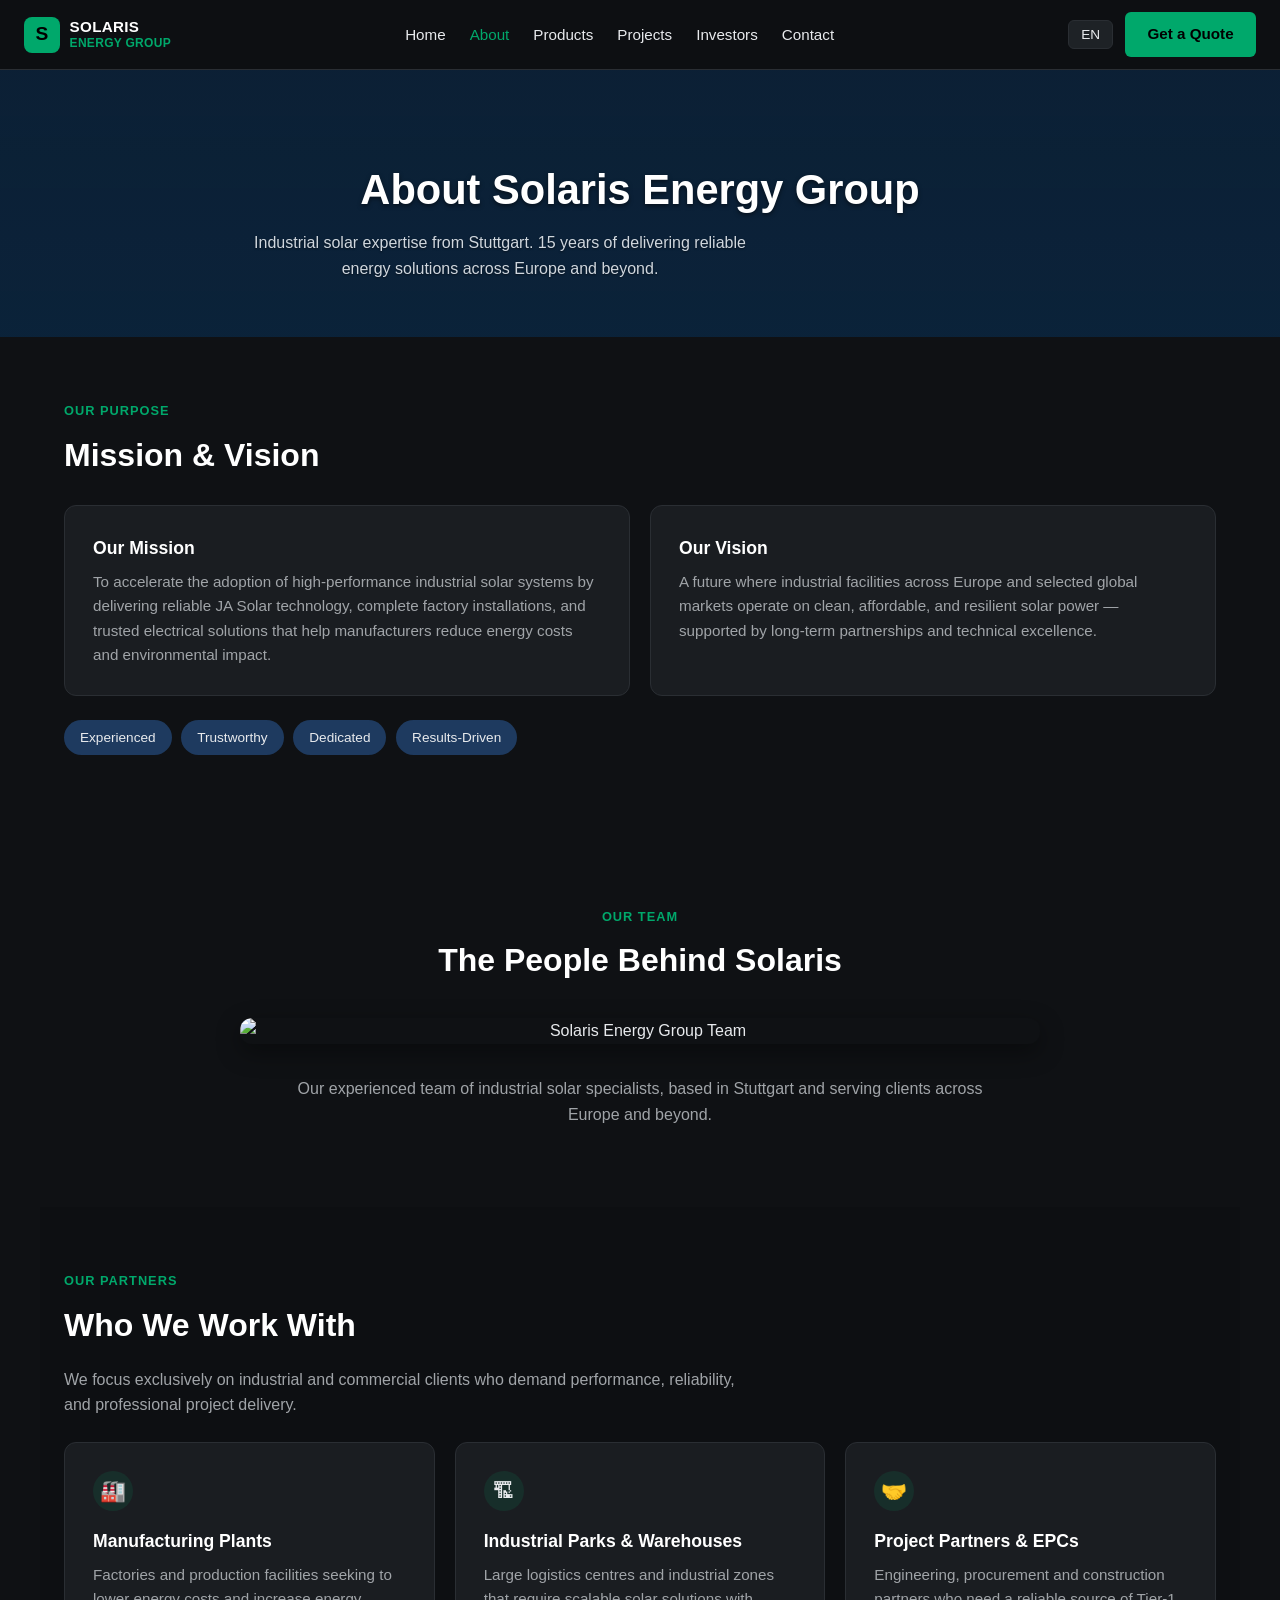
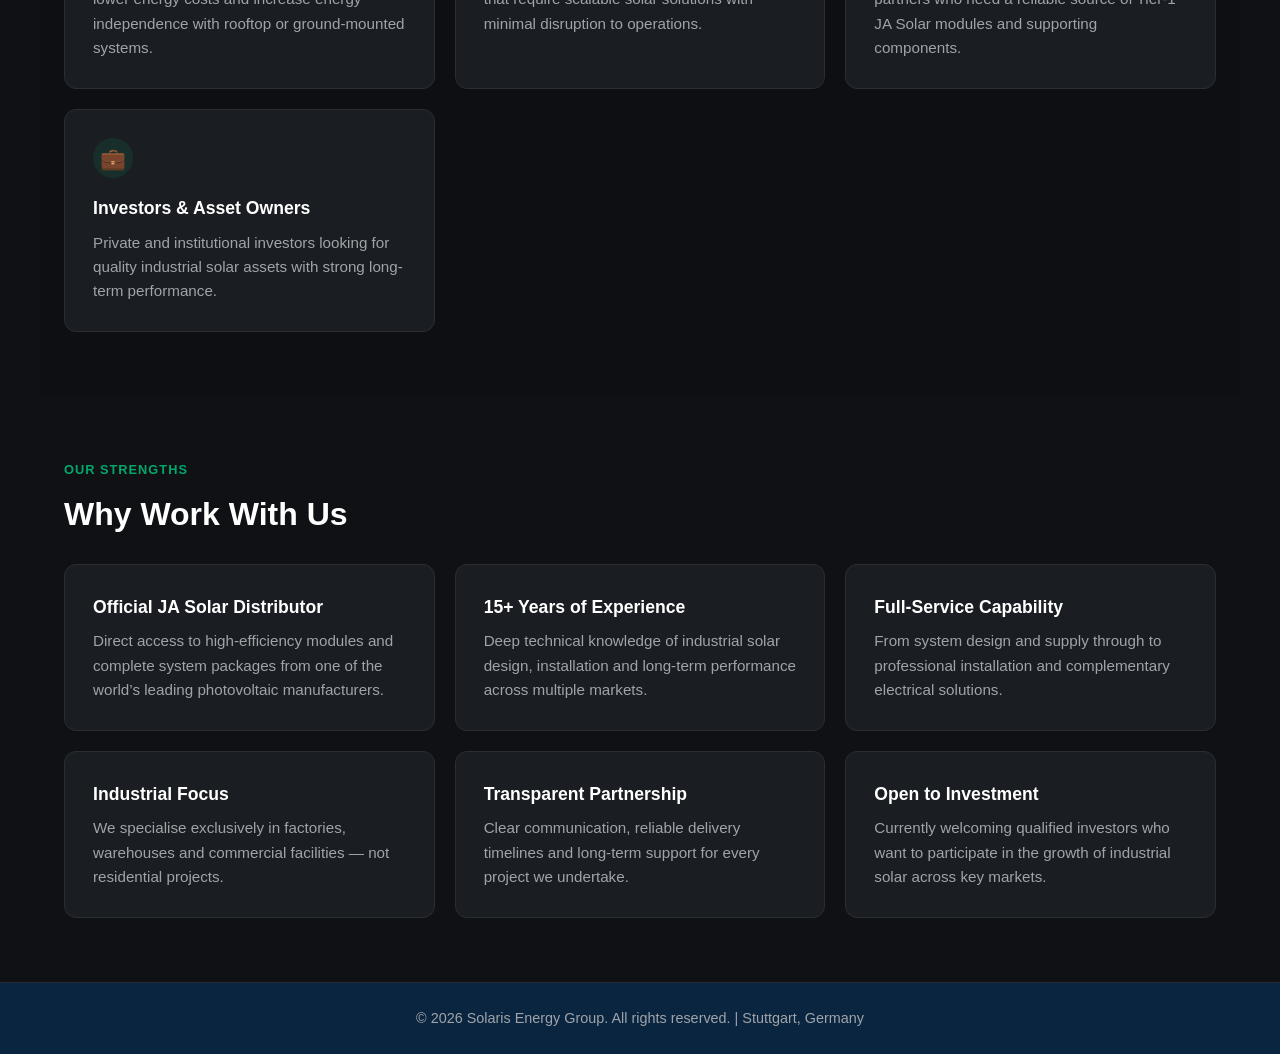
==== about.html @ 0d9b6869 "Update team photo to new generated image" ====
<!DOCTYPE html>
<html lang="en">
<head>
  <meta charset="UTF-8">
  <meta name="viewport" content="width=device-width, initial-scale=1.0">
  <title>About Us | Solaris Energy Group</title>
  <link rel="stylesheet" href="css/style.css">
</head>
<body>
  <header>
    <nav>
      <a href="index.html" class="logo">
        <div class="logo-badge">S</div>
        <div class="logo-text">SOLARIS<br><span>ENERGY GROUP</span></div>
      </a>
      <button class="burger" aria-label="Menu" id="burgerBtn">☰</button>
      <ul id="navMenu">
        <li><a href="index.html">Home</a></li>
        <li><a href="about.html" class="active">About</a></li>
        <li><a href="products.html">Products</a></li>
        <li><a href="projects.html">Projects</a></li>
        <li><a href="investors.html">Investors</a></li>
        <li><a href="contact.html">Contact</a></li>
      </ul>
      <div class="nav-actions">
        <button class="lang-btn">EN</button>
        <a href="contact.html" class="btn">Get a Quote</a>
      </div>
    </nav>
  </header>

  <section class="hero" style="padding-bottom:2rem;">
    <div style="max-width:800px; margin:0 auto; text-align:center;">
      <h1>About Solaris Energy Group</h1>
      <p>Industrial solar expertise from Stuttgart. 15 years of delivering reliable energy solutions across Europe and beyond.</p>
    </div>
  </section>

  <section class="section">
    <div class="section-label">OUR PURPOSE</div>
    <h2>Mission & Vision</h2>
    <div class="cards">
      <div class="card">
        <h3>Our Mission</h3>
        <p>To accelerate the adoption of high-performance industrial solar systems by delivering reliable JA Solar technology, complete factory installations, and trusted electrical solutions that help manufacturers reduce energy costs and environmental impact.</p>
      </div>
      <div class="card">
        <h3>Our Vision</h3>
        <p>A future where industrial facilities across Europe and selected global markets operate on clean, affordable, and resilient solar power — supported by long-term partnerships and technical excellence.</p>
      </div>
    </div>
    <div class="pills">
      <span class="pill">Experienced</span>
      <span class="pill">Trustworthy</span>
      <span class="pill">Dedicated</span>
      <span class="pill">Results-Driven</span>
    </div>
  </section>

  <section class="section" style="text-align:center;">
    <div class="section-label">OUR TEAM</div>
    <h2>The People Behind Solaris</h2>
    <img src="https://tmpfiles.org/dl/1795257596.300148c7e29f64b2/wfAlbvt8MKy5/8abvu.jpg" alt="Solaris Energy Group Team" class="team-photo">
    <p style="color:var(--text-muted); max-width:700px; margin:1rem auto;">Our experienced team of industrial solar specialists, based in Stuttgart and serving clients across Europe and beyond.</p>
  </section>

  <section class="section" style="background:#0d0f12;">
    <div class="section-label">OUR PARTNERS</div>
    <h2>Who We Work With</h2>
    <p style="color:var(--text-muted); max-width:700px; margin-bottom:1.5rem;">We focus exclusively on industrial and commercial clients who demand performance, reliability, and professional project delivery.</p>
    <div class="cards">
      <div class="card"><div class="icon">🏭</div><h3>Manufacturing Plants</h3><p>Factories and production facilities seeking to lower energy costs and increase energy independence with rooftop or ground-mounted systems.</p></div>
      <div class="card"><div class="icon">🏗</div><h3>Industrial Parks & Warehouses</h3><p>Large logistics centres and industrial zones that require scalable solar solutions with minimal disruption to operations.</p></div>
      <div class="card"><div class="icon">🤝</div><h3>Project Partners & EPCs</h3><p>Engineering, procurement and construction partners who need a reliable source of Tier-1 JA Solar modules and supporting components.</p></div>
      <div class="card"><div class="icon">💼</div><h3>Investors & Asset Owners</h3><p>Private and institutional investors looking for quality industrial solar assets with strong long-term performance.</p></div>
    </div>
  </section>

  <section class="section">
    <div class="section-label">OUR STRENGTHS</div>
    <h2>Why Work With Us</h2>
    <div class="cards">
      <div class="card"><h3>Official JA Solar Distributor</h3><p>Direct access to high-efficiency modules and complete system packages from one of the world’s leading photovoltaic manufacturers.</p></div>
      <div class="card"><h3>15+ Years of Experience</h3><p>Deep technical knowledge of industrial solar design, installation and long-term performance across multiple markets.</p></div>
      <div class="card"><h3>Full-Service Capability</h3><p>From system design and supply through to professional installation and complementary electrical solutions.</p></div>
      <div class="card"><h3>Industrial Focus</h3><p>We specialise exclusively in factories, warehouses and commercial facilities — not residential projects.</p></div>
      <div class="card"><h3>Transparent Partnership</h3><p>Clear communication, reliable delivery timelines and long-term support for every project we undertake.</p></div>
      <div class="card"><h3>Open to Investment</h3><p>Currently welcoming qualified investors who want to participate in the growth of industrial solar across key markets.</p></div>
    </div>
  </section>

  <footer>
    <p>&copy; 2026 Solaris Energy Group. All rights reserved. | Stuttgart, Germany</p>
  </footer>

  <script>
    const burgerBtn = document.getElementById('burgerBtn');
    const navMenu = document.getElementById('navMenu');

    burgerBtn.addEventListener('click', () => {
      navMenu.classList.toggle('open');
      burgerBtn.textContent = navMenu.classList.contains('open') ? '✕' : '☰';
    });

    document.querySelectorAll('#navMenu a').forEach(a => {
      a.addEventListener('click', () => {
        navMenu.classList.remove('open');
        burgerBtn.textContent = '☰';
      });
    });
  </script>
</body>
</html>
---- css/style.css ----
/* Solaris Energy Group – Dark Professional Theme with Brand Colors */
:root {
  --bg: #0f1114;
  --bg-card: #1a1d21;
  --navy: #0A2540;
  --navy-dark: #061a2e;
  --emerald: #00A86B;
  --emerald-bright: #00c853;
  --white: #ffffff;
  --text: #e8eaed;
  --text-muted: #a0a4a8;
  --border: #2a2e33;
}

* { margin: 0; padding: 0; box-sizing: border-box; }

body {
  font-family: -apple-system, BlinkMacSystemFont, "Segoe UI", Roboto, Helvetica, Arial, sans-serif;
  background: var(--bg);
  color: var(--text);
  line-height: 1.6;
}

header {
  background: #0d0f12;
  border-bottom: 1px solid var(--border);
  position: sticky;
  top: 0;
  z-index: 100;
  padding: 0.75rem 0;
}

nav {
  max-width: 1280px;
  margin: 0 auto;
  display: flex;
  align-items: center;
  justify-content: space-between;
  padding: 0 1.5rem;
  gap: 1rem;
  position: relative;
}

.logo {
  display: flex;
  align-items: center;
  gap: 0.6rem;
  font-weight: 700;
  font-size: 0.95rem;
  letter-spacing: 0.3px;
  text-decoration: none;
  color: var(--white);
}

.logo-badge {
  background: var(--emerald);
  color: #000;
  width: 36px;
  height: 36px;
  border-radius: 8px;
  display: flex;
  align-items: center;
  justify-content: center;
  font-weight: 800;
  font-size: 1.2rem;
  flex-shrink: 0;
}

.logo-text { line-height: 1.2; }
.logo-text span { color: var(--emerald); font-size: 0.75rem; display: block; }

.burger {
  display: none;
  background: none;
  border: none;
  color: var(--emerald);
  font-size: 1.8rem;
  cursor: pointer;
  padding: 0.25rem;
}

nav ul {
  display: flex;
  list-style: none;
  gap: 1.5rem;
  align-items: center;
}

nav a {
  color: var(--text);
  text-decoration: none;
  font-size: 0.95rem;
  font-weight: 500;
}

nav a:hover, nav a.active { color: var(--emerald); }

.nav-actions { display: flex; align-items: center; gap: 0.75rem; }

.lang-btn {
  background: #1e2226;
  color: var(--text);
  border: 1px solid var(--border);
  padding: 0.4rem 0.75rem;
  border-radius: 6px;
  font-size: 0.85rem;
  cursor: pointer;
}

.btn {
  display: inline-block;
  background: var(--emerald);
  color: #000;
  padding: 0.65rem 1.4rem;
  border-radius: 6px;
  text-decoration: none;
  font-weight: 600;
  font-size: 0.95rem;
  border: none;
  cursor: pointer;
}

.btn:hover { background: var(--emerald-bright); }

.btn-outline {
  background: transparent;
  color: var(--white);
  border: 1px solid #333;
}

.hero {
  background: linear-gradient(rgba(10, 37, 64, 0.75), rgba(10, 37, 64, 0.85)), url('https://tmpfiles.org/dl/1795257596.b2feaf1f5294d557/wCADbGtaMM0o/5afb5.jpg') center/cover no-repeat;
  padding: 6rem 1.5rem 4rem;
  text-align: center;
  position: relative;
}

.hero-inner {
  max-width: 1100px;
  margin: 0 auto;
  display: grid;
  grid-template-columns: 1fr 280px;
  gap: 2rem;
  align-items: center;
  text-align: left;
  position: relative;
  z-index: 1;
}

.badge {
  display: inline-block;
  background: rgba(0, 168, 107, 0.2);
  color: var(--emerald);
  padding: 0.35rem 0.9rem;
  border-radius: 20px;
  font-size: 0.8rem;
  font-weight: 600;
  margin-bottom: 1rem;
}

.hero h1 {
  font-size: 2.6rem;
  line-height: 1.15;
  margin-bottom: 1rem;
  color: var(--white);
  text-shadow: 0 2px 4px rgba(0,0,0,0.5);
}

.hero p { color: #d0d7de; margin-bottom: 1.5rem; max-width: 520px; text-shadow: 0 1px 2px rgba(0,0,0,0.5); }

.hero-btns { display: flex; gap: 0.75rem; flex-wrap: wrap; }

.photo-placeholder {
  width: 220px;
  height: 220px;
  border: 2px solid var(--emerald);
  border-radius: 50%;
  display: flex;
  align-items: center;
  justify-content: center;
  color: var(--text-muted);
  margin: 0 auto;
  background: rgba(0,0,0,0.3);
}

.team-photo {
  width: 100%;
  max-width: 800px;
  border-radius: 12px;
  margin: 2rem auto;
  display: block;
  box-shadow: 0 8px 24px rgba(0,0,0,0.4);
}

.stats {
  display: flex;
  justify-content: center;
  gap: 4rem;
  padding: 2rem 1rem;
  border-top: 1px solid var(--border);
  margin-top: 2rem;
}

.stat-number { font-size: 2.2rem; font-weight: 700; color: var(--emerald); }
.stat-label { font-size: 0.9rem; color: var(--text-muted); }

.section {
  max-width: 1200px;
  margin: 0 auto;
  padding: 4rem 1.5rem;
}

.section-label {
  color: var(--emerald);
  font-size: 0.8rem;
  font-weight: 600;
  letter-spacing: 1px;
  text-transform: uppercase;
  margin-bottom: 0.5rem;
}

.section h2, .section-title {
  font-size: 2rem;
  margin-bottom: 1rem;
  color: var(--white);
}

.cards {
  display: grid;
  grid-template-columns: repeat(auto-fit, minmax(280px, 1fr));
  gap: 1.25rem;
  margin-top: 1.5rem;
}

.card {
  background: var(--bg-card);
  border: 1px solid var(--border);
  border-radius: 12px;
  padding: 1.75rem;
}

.card h3 { color: var(--white); margin-bottom: 0.5rem; font-size: 1.1rem; }
.card p { color: var(--text-muted); font-size: 0.95rem; }

.card a {
  color: var(--emerald);
  text-decoration: none;
  font-weight: 500;
}

.card a:hover { text-decoration: underline; }

.icon {
  width: 40px;
  height: 40px;
  background: rgba(0, 168, 107, 0.12);
  border-radius: 50%;
  display: flex;
  align-items: center;
  justify-content: center;
  margin-bottom: 1rem;
  font-size: 1.3rem;
}

.pills { display: flex; gap: 0.6rem; flex-wrap: wrap; margin: 1.5rem 0; }
.pill {
  background: #1e3a5f;
  color: var(--text);
  padding: 0.4rem 1rem;
  border-radius: 20px;
  font-size: 0.85rem;
}

.invest-banner {
  background: linear-gradient(135deg, var(--emerald) 0%, #008f5a 100%);
  color: #000;
  text-align: center;
  padding: 3.5rem 1.5rem;
}

.invest-banner h2 { color: #000; font-size: 1.8rem; margin-bottom: 0.75rem; }
.invest-banner p { color: #111; max-width: 600px; margin: 0 auto 1.5rem; }

.join-section {
  text-align: center;
  padding: 3rem 1.5rem;
  max-width: 800px;
  margin: 2rem auto;
}

.join-section h2 { color: var(--white); margin-bottom: 1rem; }

footer {
  background: var(--navy);
  color: var(--text-muted);
  text-align: center;
  padding: 1.5rem;
  font-size: 0.9rem;
  border-top: 1px solid var(--border);
}

footer a { color: var(--emerald); text-decoration: none; }

@media (max-width: 900px) {
  .hero-inner { grid-template-columns: 1fr; text-align: center; }
  .hero p { margin-left: auto; margin-right: auto; }
  .hero-btns { justify-content: center; }
  .burger { display: block; }
  nav ul {
    display: none;
    position: absolute;
    top: 100%;
    left: 0;
    right: 0;
    background: #0d0f12;
    flex-direction: column;
    padding: 1rem 1.5rem 1.5rem;
    gap: 0.75rem;
    border-bottom: 1px solid var(--border);
    box-shadow: 0 4px 12px rgba(0,0,0,0.3);
  }
  nav ul.open { display: flex; }
  .stats { flex-direction: column; gap: 1.5rem; }
  .nav-actions { margin-left: auto; }
}

@media (max-width: 600px) {
  .hero h1 { font-size: 1.9rem; }
  nav { padding: 0 1rem; }
  .logo-text { font-size: 0.85rem; }
}
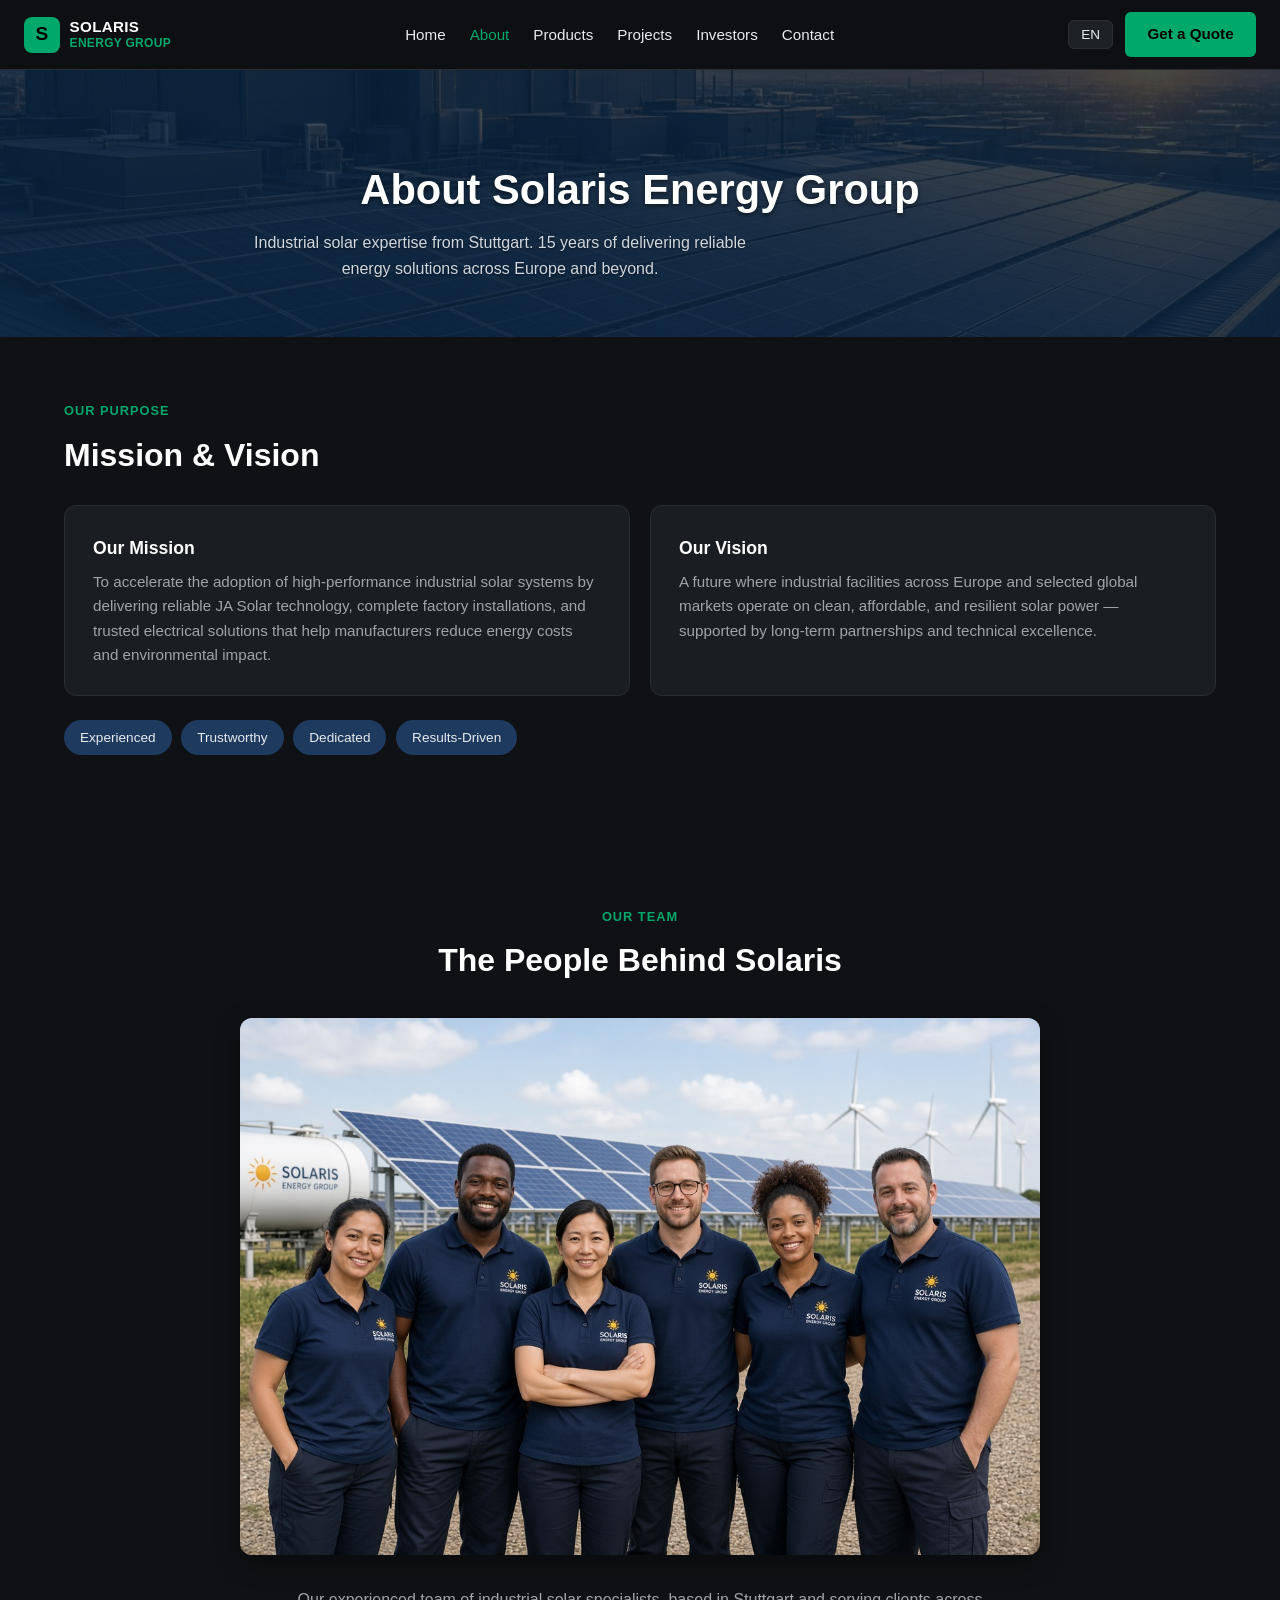
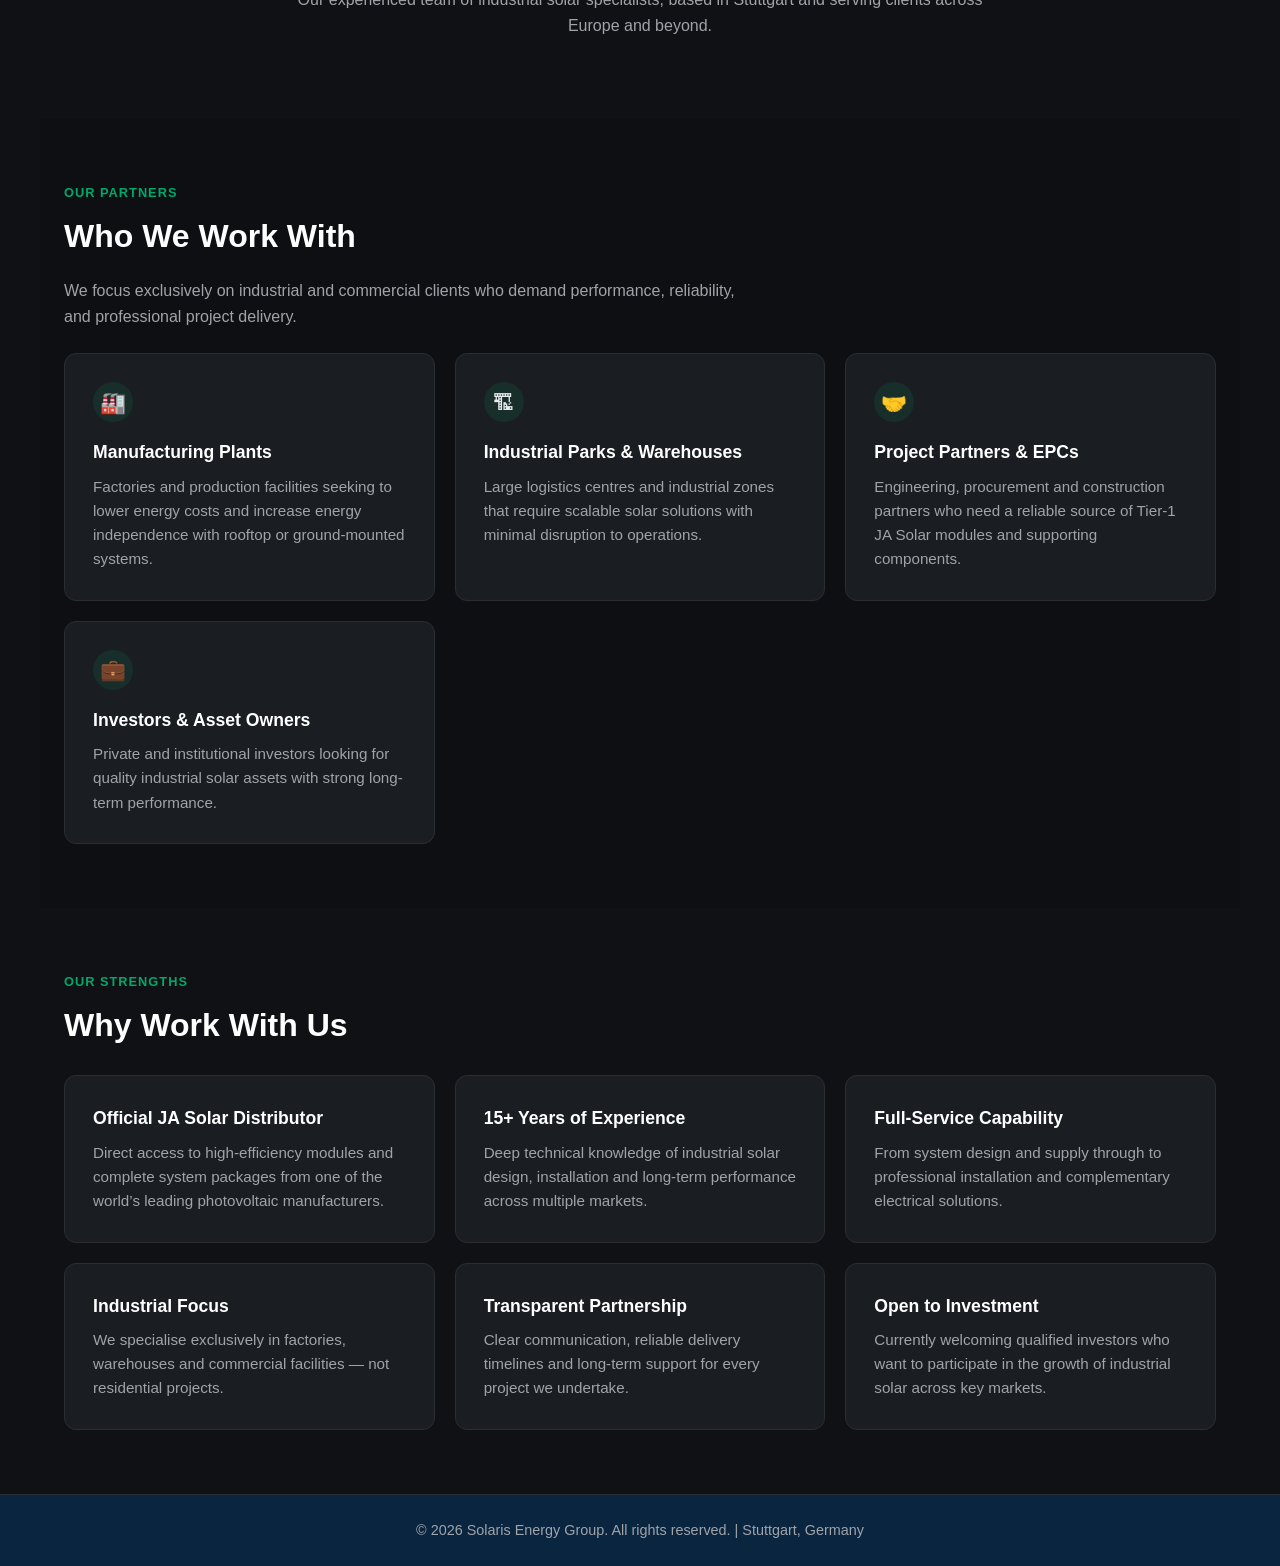
==== commit c253f971: "Point team photo to uploaded image file" ====
--- a/about.html
+++ b/about.html
@@ -60,7 +60,7 @@
   <section class="section" style="text-align:center;">
     <div class="section-label">OUR TEAM</div>
     <h2>The People Behind Solaris</h2>
-    <img src="https://tmpfiles.org/dl/1795257596.300148c7e29f64b2/wfAlbvt8MKy5/8abvu.jpg" alt="Solaris Energy Group Team" class="team-photo">
+    <img src="grok_1795259240494.jpg" alt="Solaris Energy Group Team" class="team-photo">
     <p style="color:var(--text-muted); max-width:700px; margin:1rem auto;">Our experienced team of industrial solar specialists, based in Stuttgart and serving clients across Europe and beyond.</p>
   </section>
 
--- a/css/style.css
+++ b/css/style.css
@@ -129,7 +129,7 @@
 }
 
 .hero {
-  background: linear-gradient(rgba(10, 37, 64, 0.75), rgba(10, 37, 64, 0.85)), url('https://tmpfiles.org/dl/1795257596.b2feaf1f5294d557/wCADbGtaMM0o/5afb5.jpg') center/cover no-repeat;
+  background: linear-gradient(rgba(10, 37, 64, 0.75), rgba(10, 37, 64, 0.85)), url('../1000163842.jpg') center/cover no-repeat;
   padding: 6rem 1.5rem 4rem;
   text-align: center;
   position: relative;
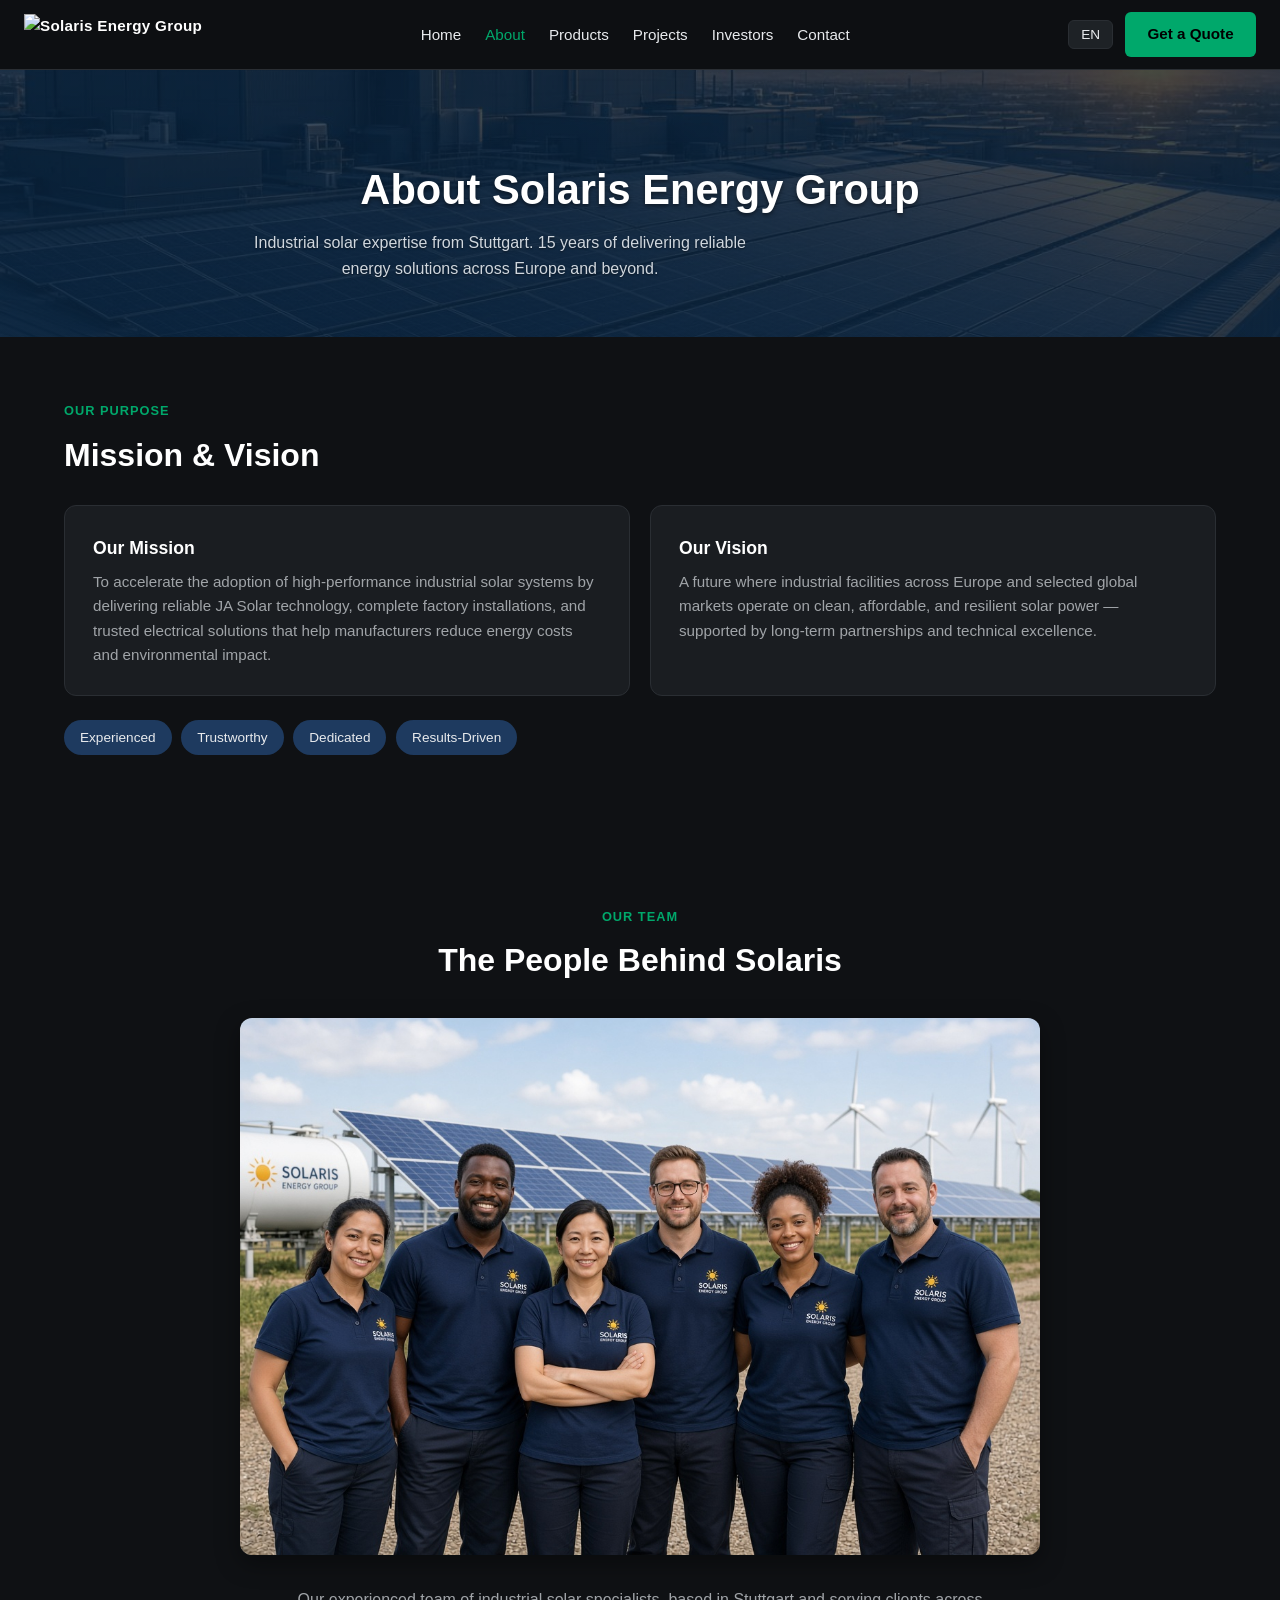
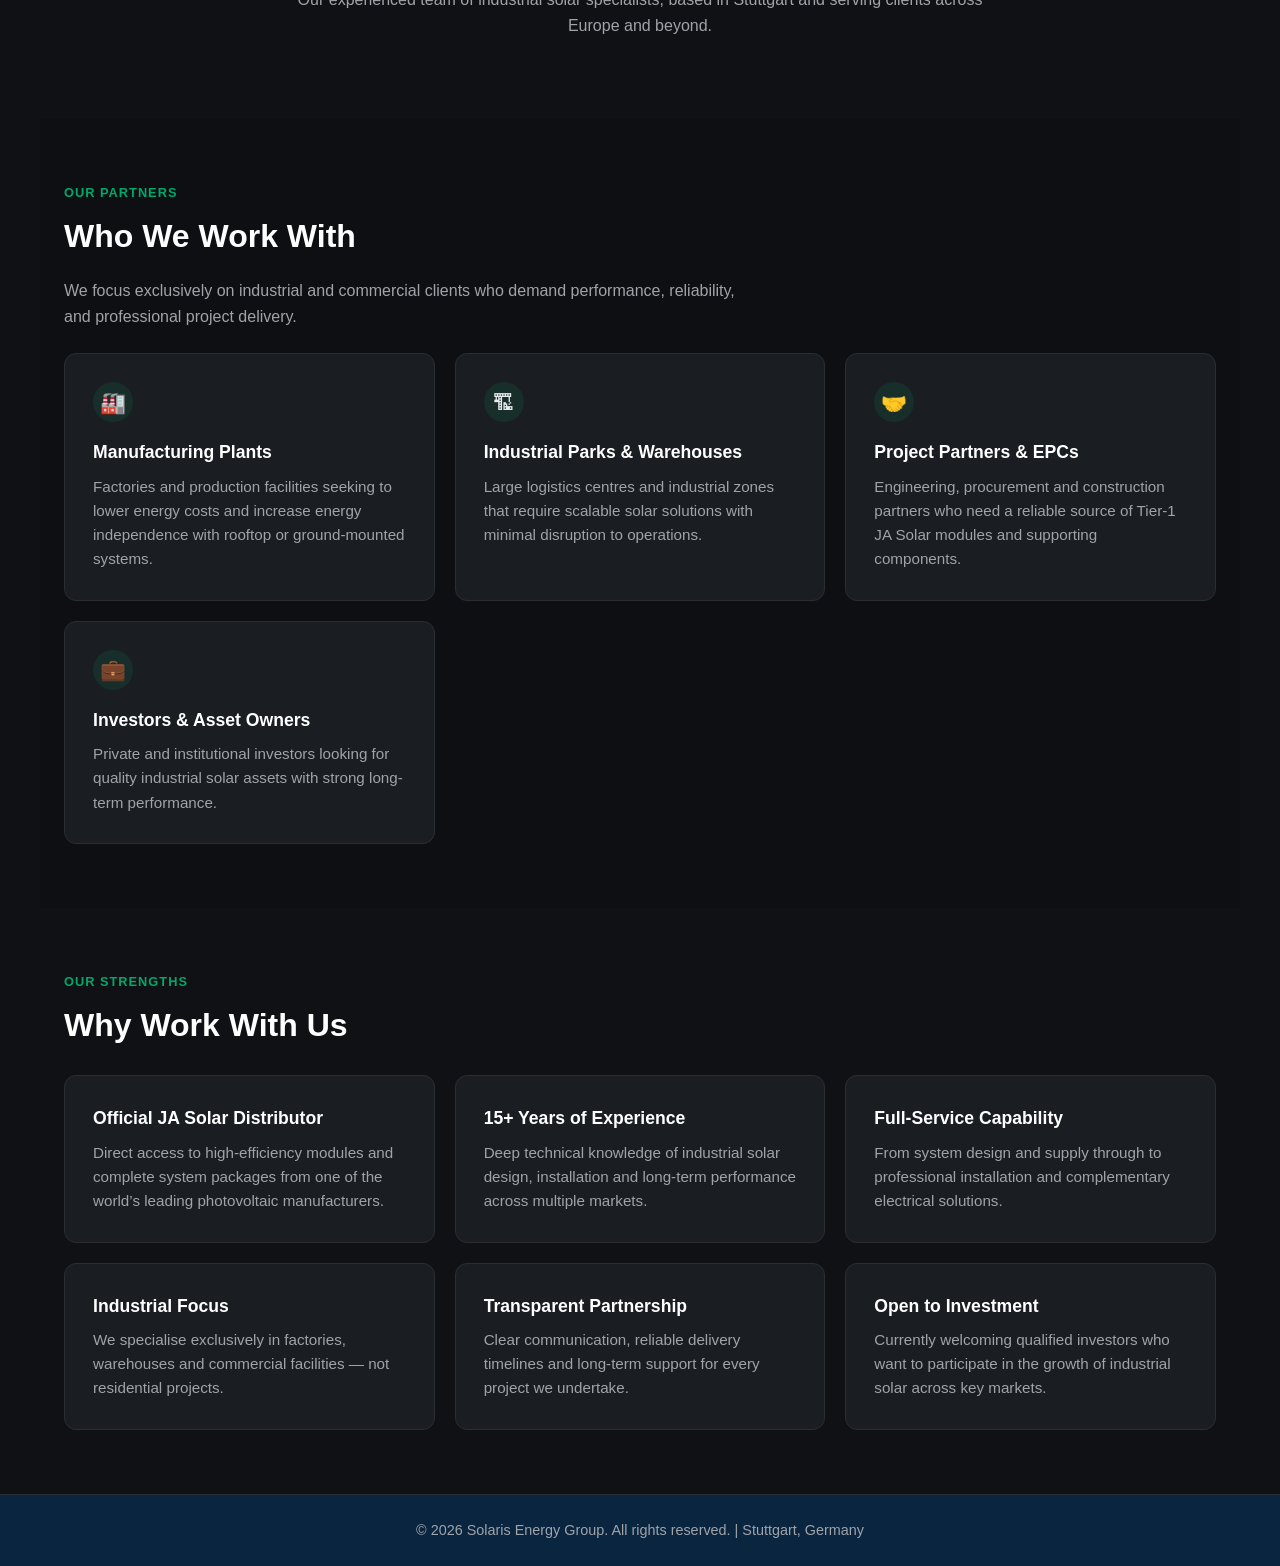
==== commit 4a8e9c14: "Update logo on about page" ====
--- a/about.html
+++ b/about.html
@@ -10,8 +10,7 @@
   <header>
     <nav>
       <a href="index.html" class="logo">
-        <div class="logo-badge">S</div>
-        <div class="logo-text">SOLARIS<br><span>ENERGY GROUP</span></div>
+        <img src="https://tmpfiles.org/dl/1795260099.2796eb6caba66917/woArbAXSZ4NR/logo.jpg" alt="Solaris Energy Group" style="height:42px; width:auto;">
       </a>
       <button class="burger" aria-label="Menu" id="burgerBtn">☰</button>
       <ul id="navMenu">
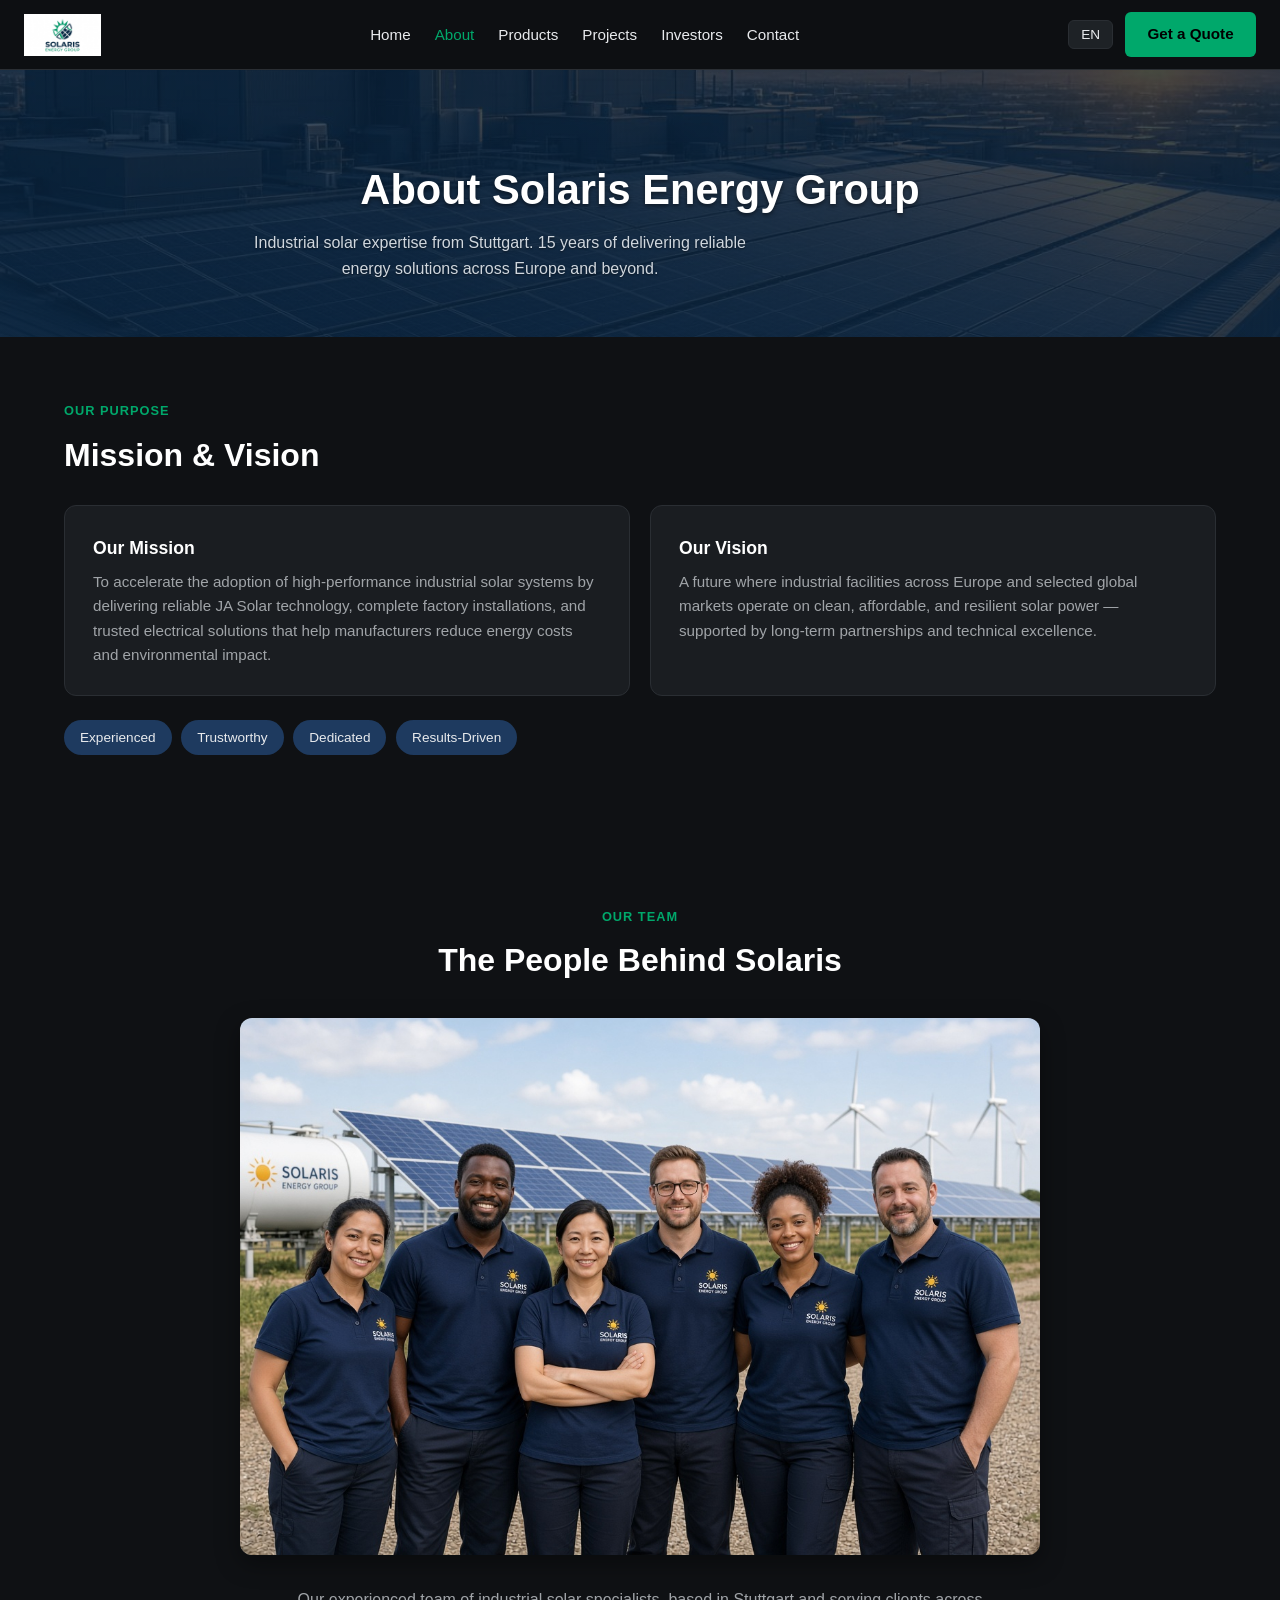
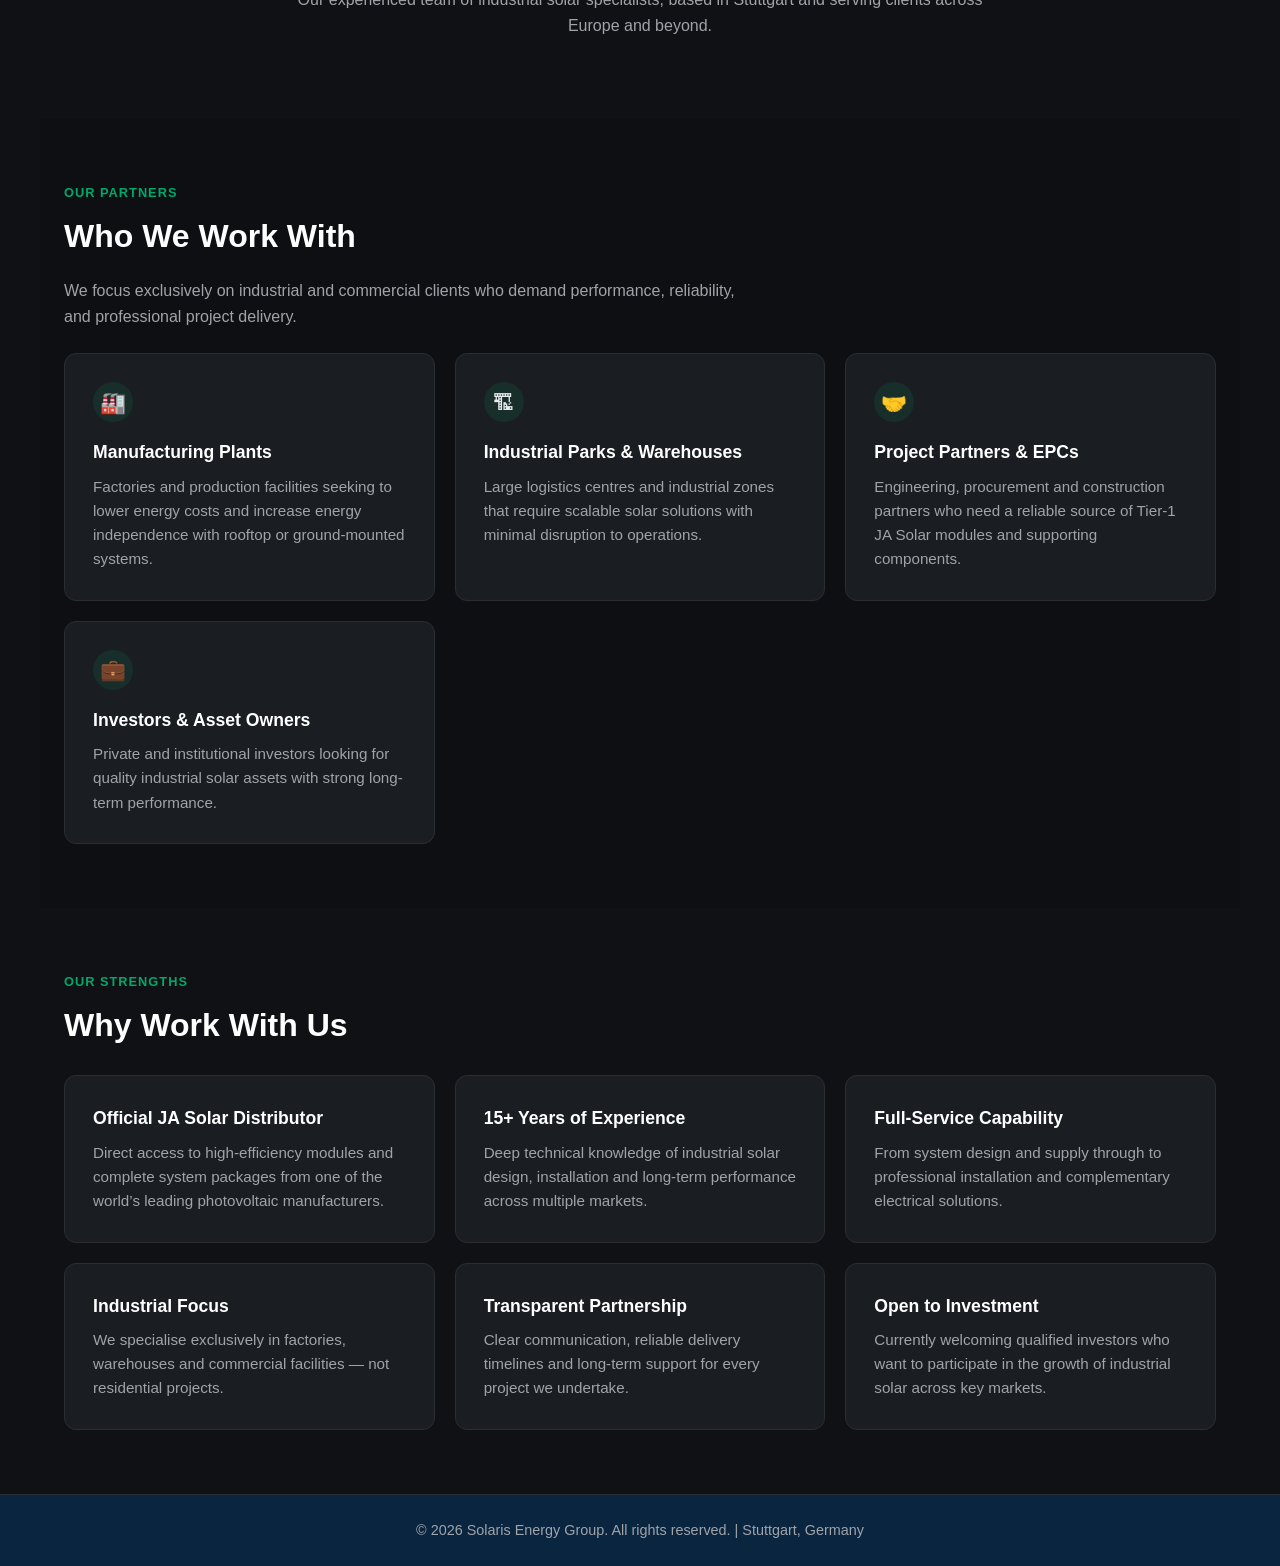
==== commit 563453f7: "Switch logo to permanent uploaded file on about page" ====
--- a/about.html
+++ b/about.html
@@ -10,7 +10,7 @@
   <header>
     <nav>
       <a href="index.html" class="logo">
-        <img src="https://tmpfiles.org/dl/1795260099.2796eb6caba66917/woArbAXSZ4NR/logo.jpg" alt="Solaris Energy Group" style="height:42px; width:auto;">
+        <img src="1794342197899.jpg" alt="Solaris Energy Group" style="height:42px; width:auto;">
       </a>
       <button class="burger" aria-label="Menu" id="burgerBtn">☰</button>
       <ul id="navMenu">
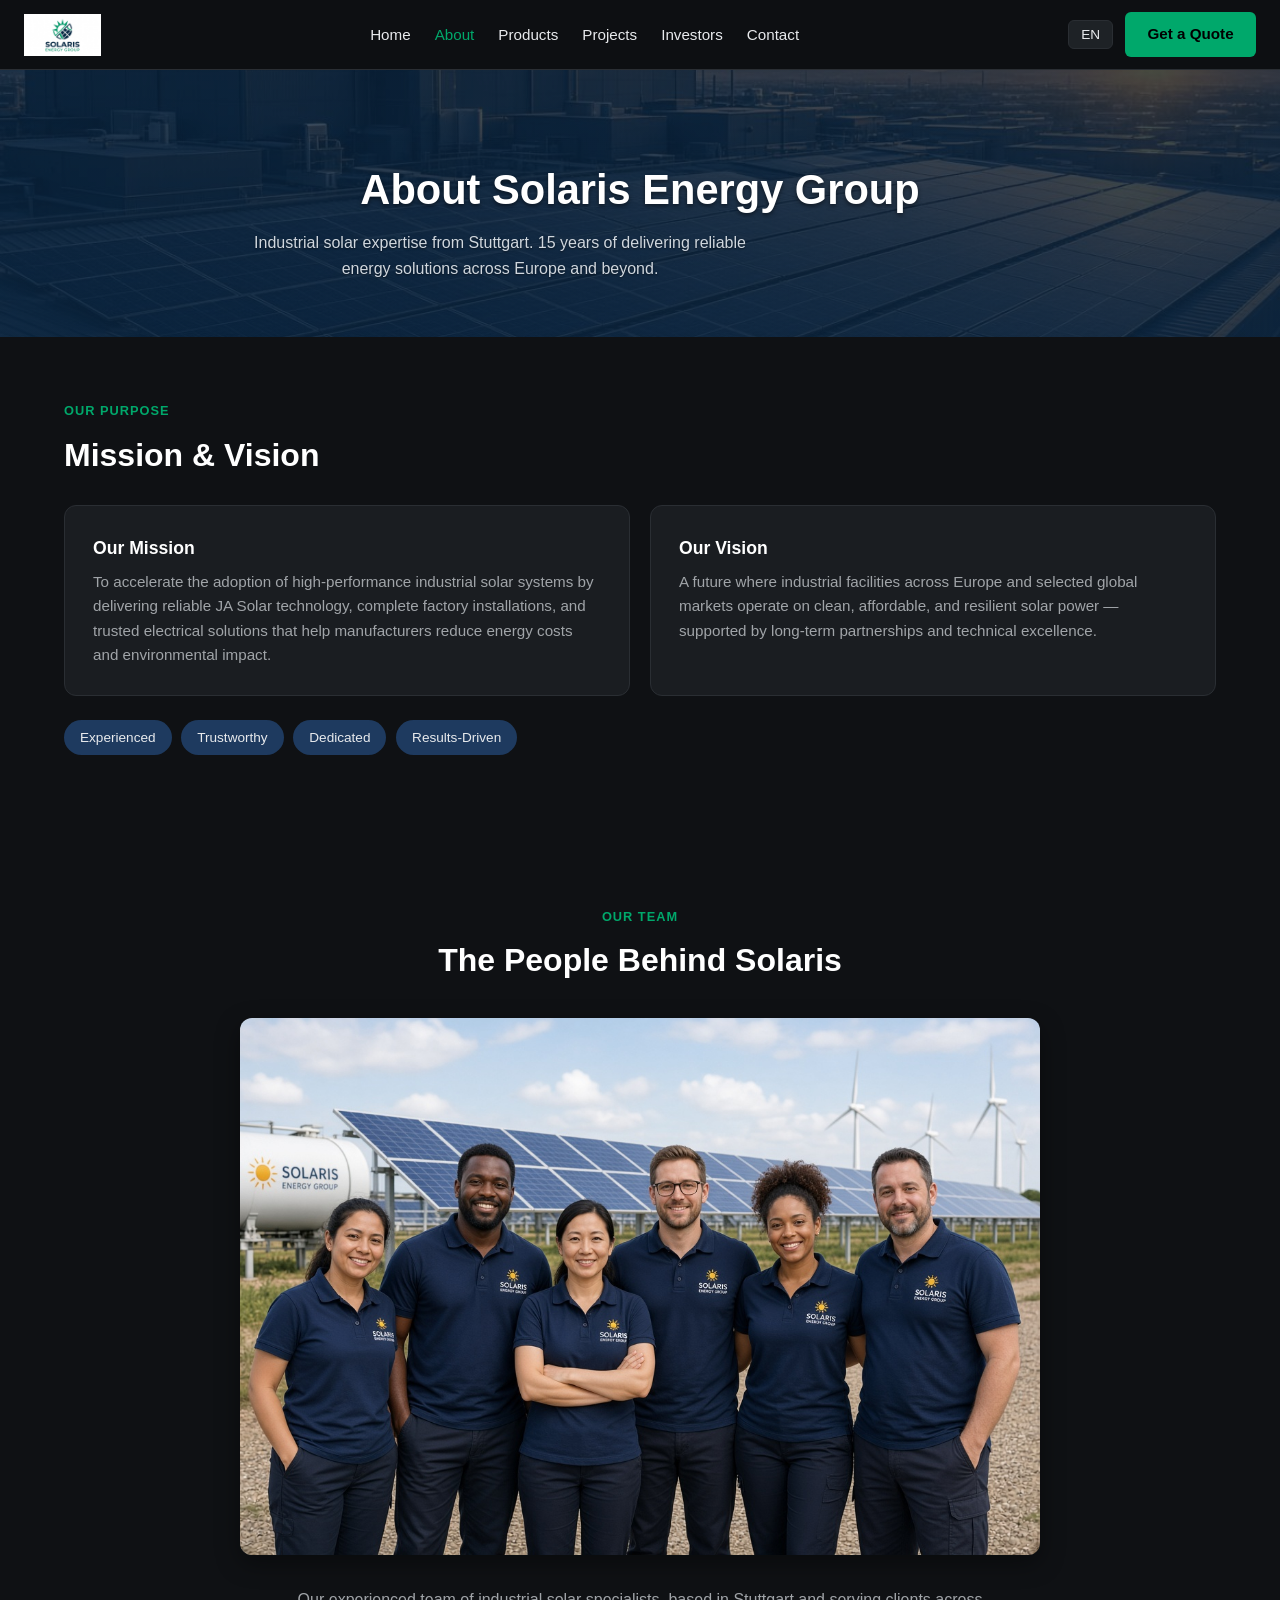
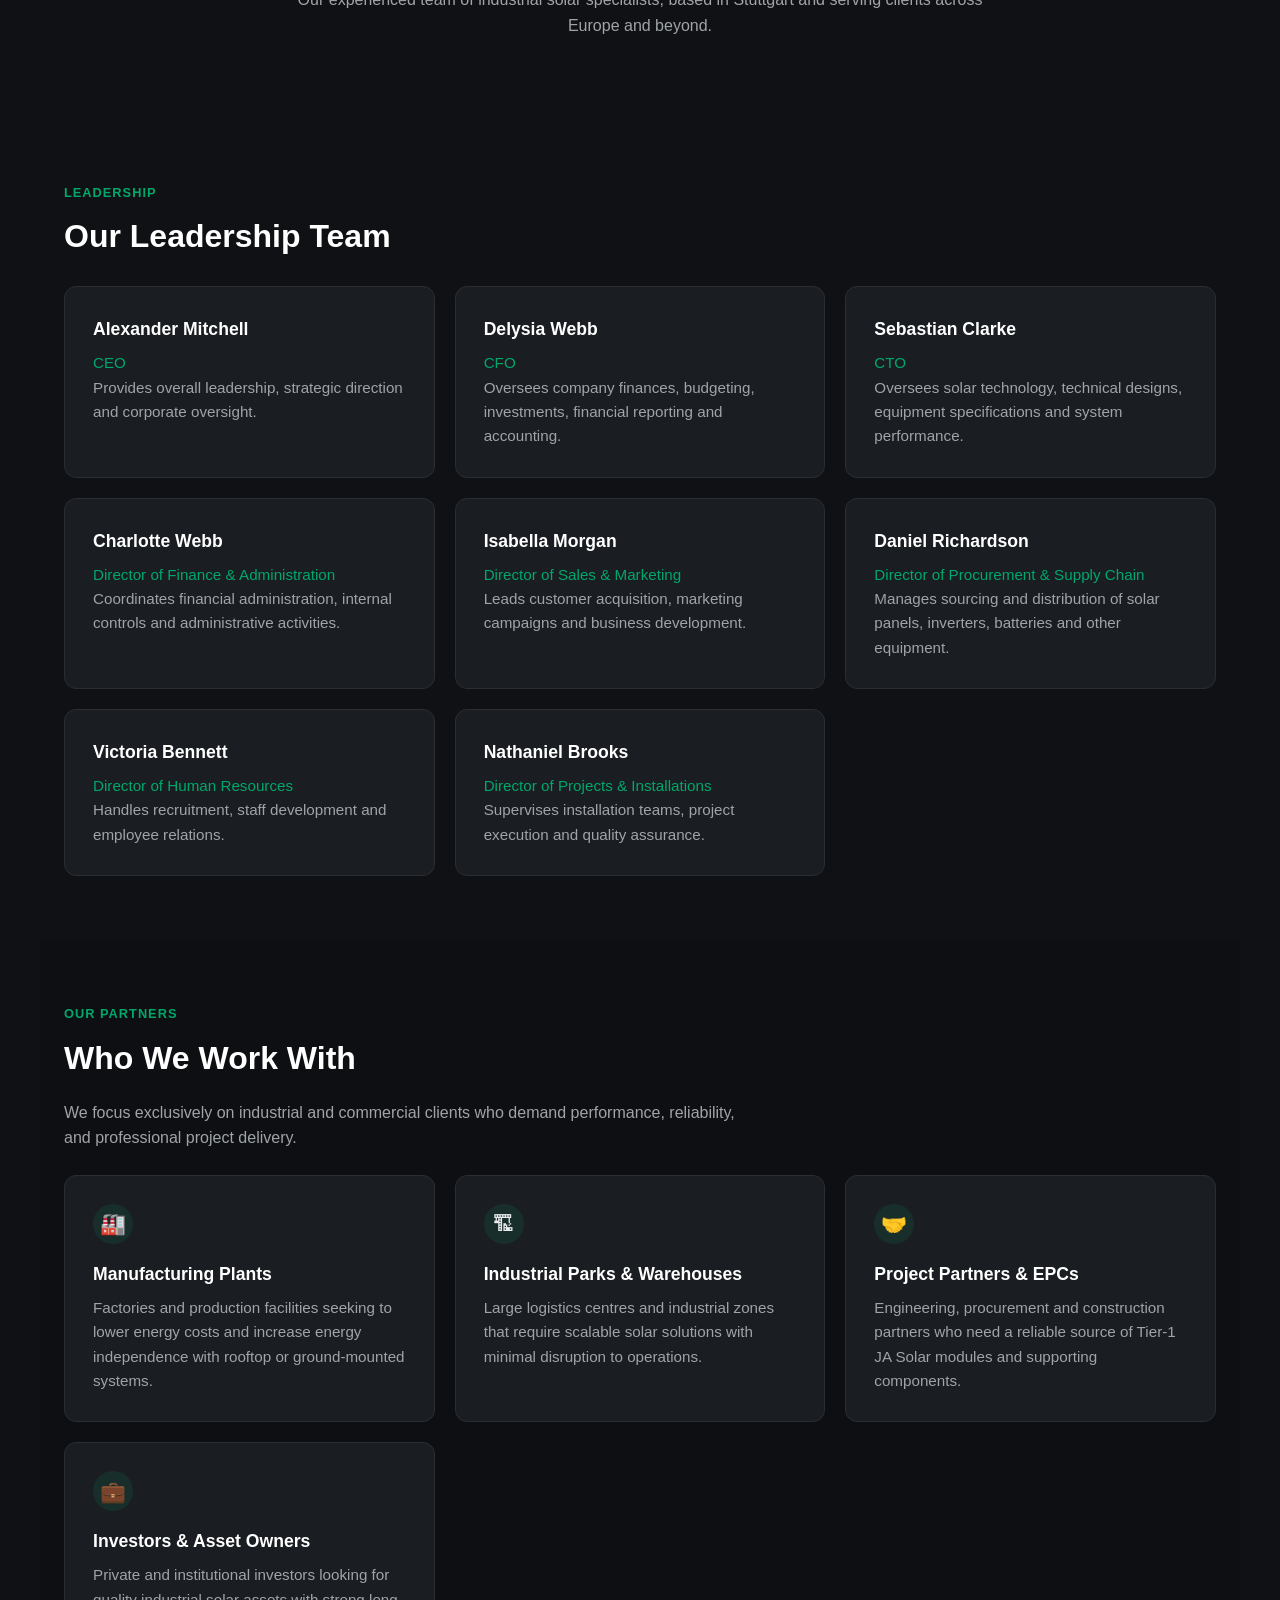
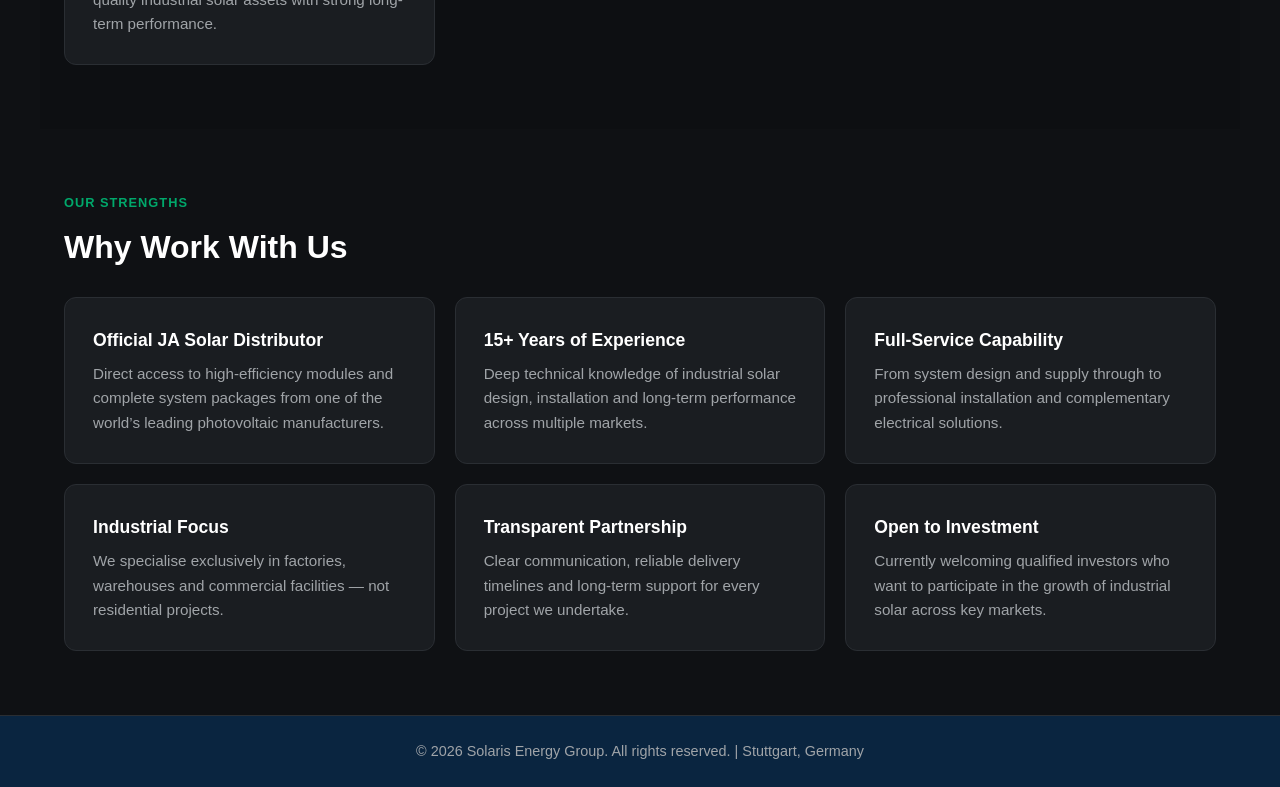
==== commit 6bd4b440: "Add leadership team names to About page" ====
--- a/about.html
+++ b/about.html
@@ -63,6 +63,21 @@
     <p style="color:var(--text-muted); max-width:700px; margin:1rem auto;">Our experienced team of industrial solar specialists, based in Stuttgart and serving clients across Europe and beyond.</p>
   </section>
 
+  <section class="section">
+    <div class="section-label">LEADERSHIP</div>
+    <h2>Our Leadership Team</h2>
+    <div class="cards">
+      <div class="card"><h3>Alexander Mitchell</h3><p style="color:var(--emerald);">CEO</p><p>Provides overall leadership, strategic direction and corporate oversight.</p></div>
+      <div class="card"><h3>Delysia Webb</h3><p style="color:var(--emerald);">CFO</p><p>Oversees company finances, budgeting, investments, financial reporting and accounting.</p></div>
+      <div class="card"><h3>Sebastian Clarke</h3><p style="color:var(--emerald);">CTO</p><p>Oversees solar technology, technical designs, equipment specifications and system performance.</p></div>
+      <div class="card"><h3>Charlotte Webb</h3><p style="color:var(--emerald);">Director of Finance & Administration</p><p>Coordinates financial administration, internal controls and administrative activities.</p></div>
+      <div class="card"><h3>Isabella Morgan</h3><p style="color:var(--emerald);">Director of Sales & Marketing</p><p>Leads customer acquisition, marketing campaigns and business development.</p></div>
+      <div class="card"><h3>Daniel Richardson</h3><p style="color:var(--emerald);">Director of Procurement & Supply Chain</p><p>Manages sourcing and distribution of solar panels, inverters, batteries and other equipment.</p></div>
+      <div class="card"><h3>Victoria Bennett</h3><p style="color:var(--emerald);">Director of Human Resources</p><p>Handles recruitment, staff development and employee relations.</p></div>
+      <div class="card"><h3>Nathaniel Brooks</h3><p style="color:var(--emerald);">Director of Projects & Installations</p><p>Supervises installation teams, project execution and quality assurance.</p></div>
+    </div>
+  </section>
+
   <section class="section" style="background:#0d0f12;">
     <div class="section-label">OUR PARTNERS</div>
     <h2>Who We Work With</h2>
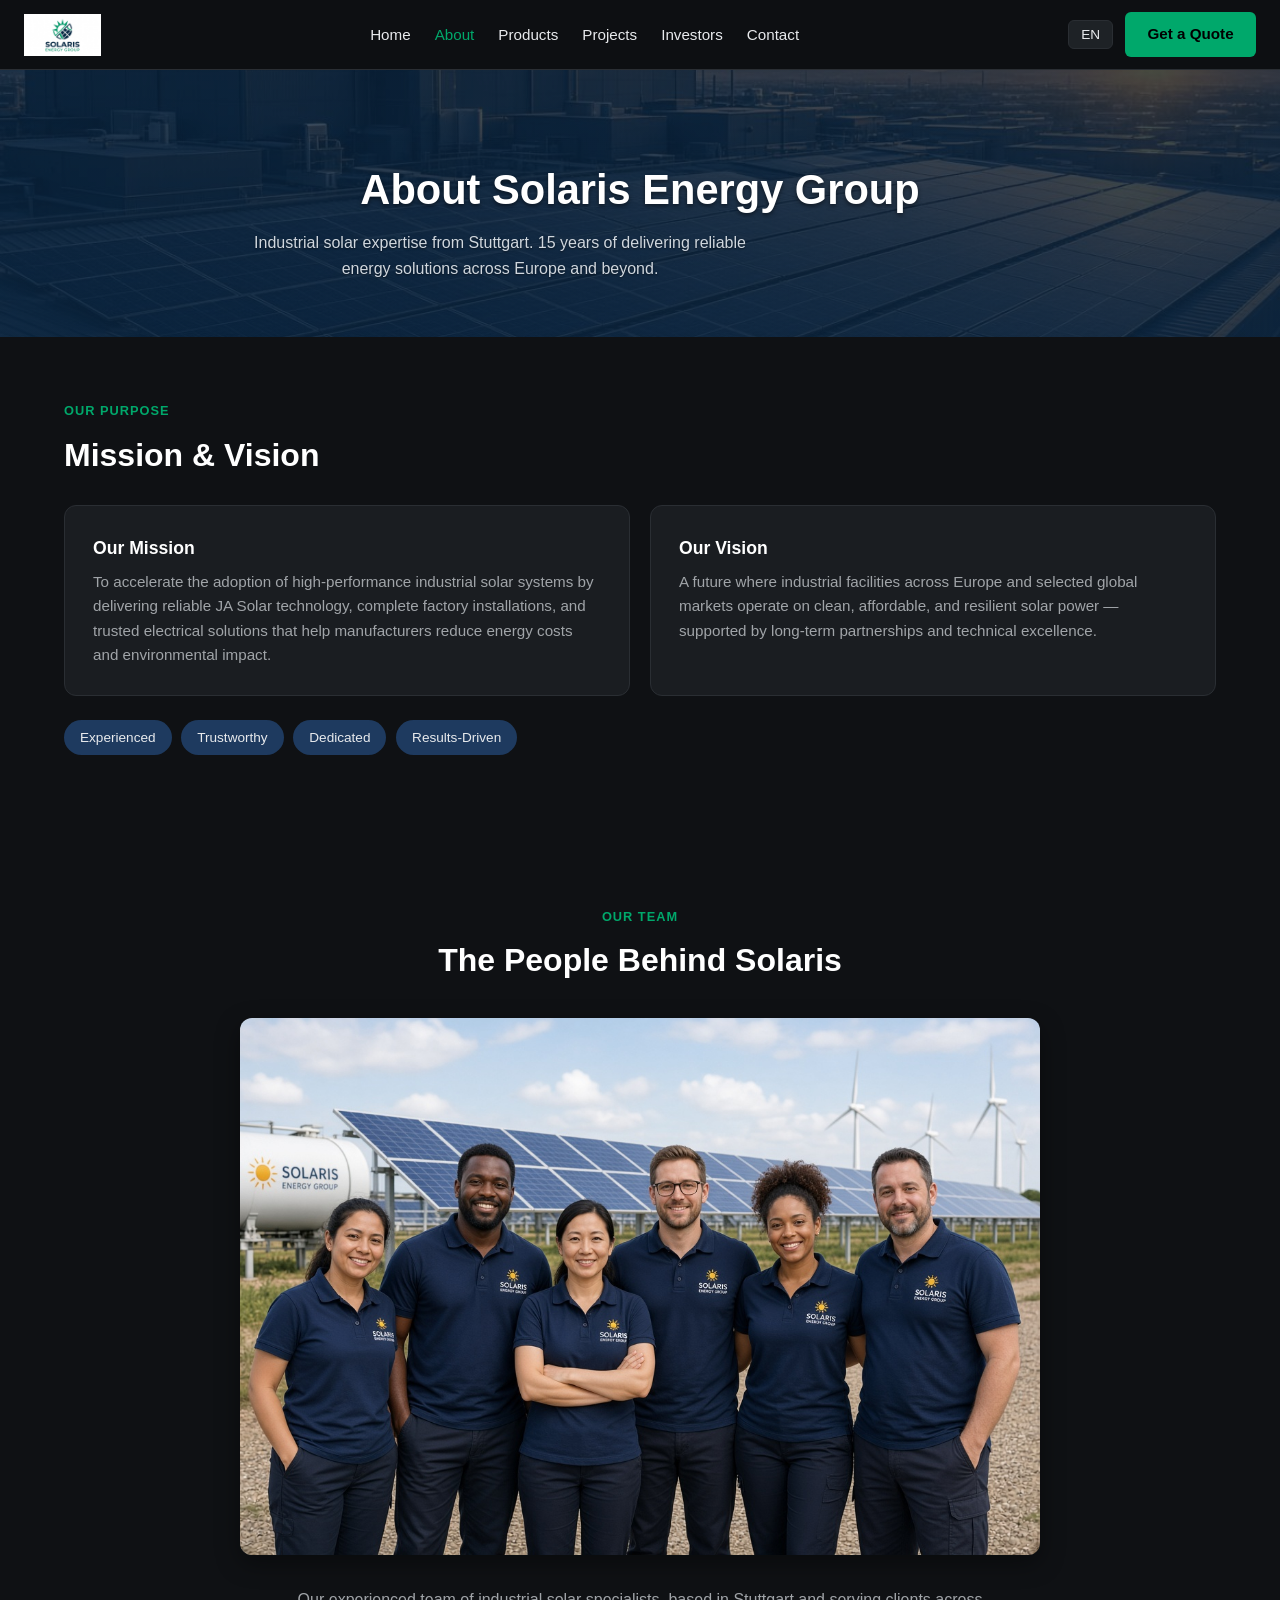
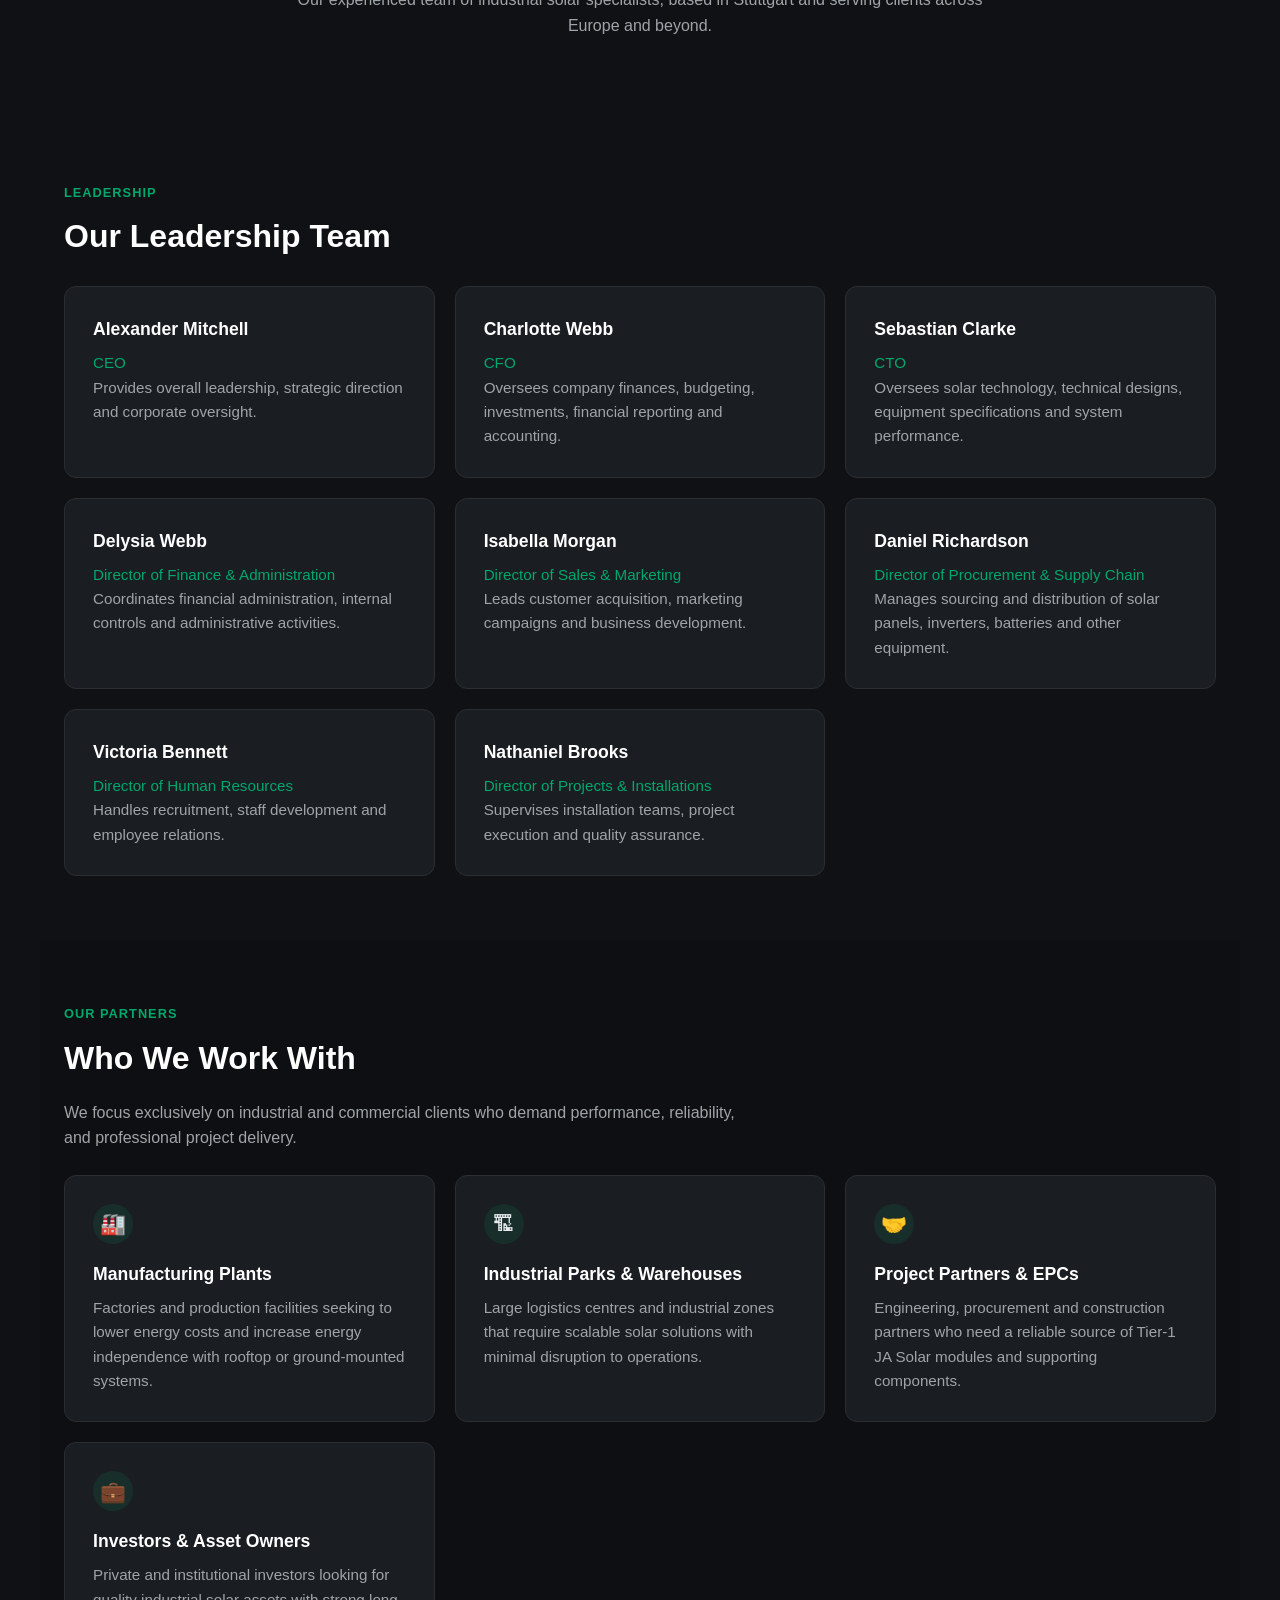
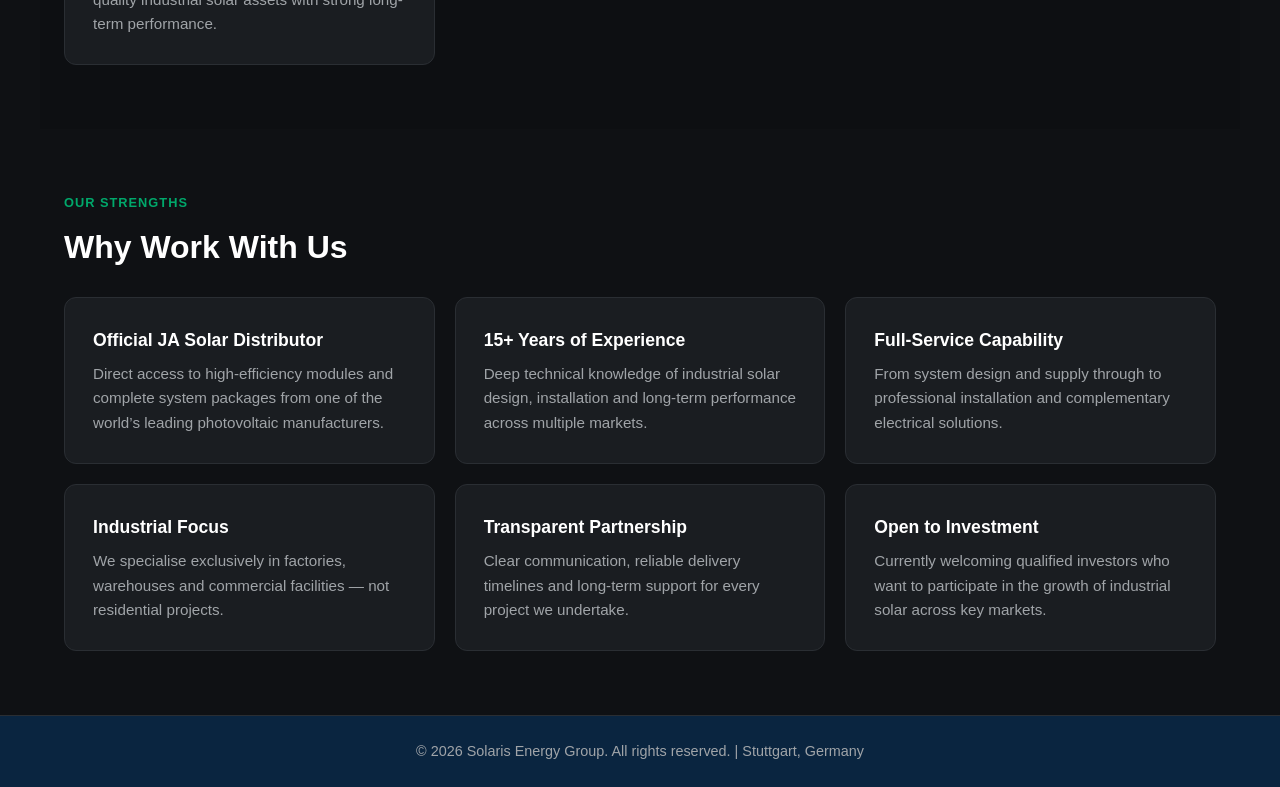
==== commit 2f360602: "Swap Charlotte Webb to CFO and Delysia to Director of Finance & Administration" ====
--- a/about.html
+++ b/about.html
@@ -68,9 +68,9 @@
     <h2>Our Leadership Team</h2>
     <div class="cards">
       <div class="card"><h3>Alexander Mitchell</h3><p style="color:var(--emerald);">CEO</p><p>Provides overall leadership, strategic direction and corporate oversight.</p></div>
-      <div class="card"><h3>Delysia Webb</h3><p style="color:var(--emerald);">CFO</p><p>Oversees company finances, budgeting, investments, financial reporting and accounting.</p></div>
+      <div class="card"><h3>Charlotte Webb</h3><p style="color:var(--emerald);">CFO</p><p>Oversees company finances, budgeting, investments, financial reporting and accounting.</p></div>
       <div class="card"><h3>Sebastian Clarke</h3><p style="color:var(--emerald);">CTO</p><p>Oversees solar technology, technical designs, equipment specifications and system performance.</p></div>
-      <div class="card"><h3>Charlotte Webb</h3><p style="color:var(--emerald);">Director of Finance & Administration</p><p>Coordinates financial administration, internal controls and administrative activities.</p></div>
+      <div class="card"><h3>Delysia Webb</h3><p style="color:var(--emerald);">Director of Finance & Administration</p><p>Coordinates financial administration, internal controls and administrative activities.</p></div>
       <div class="card"><h3>Isabella Morgan</h3><p style="color:var(--emerald);">Director of Sales & Marketing</p><p>Leads customer acquisition, marketing campaigns and business development.</p></div>
       <div class="card"><h3>Daniel Richardson</h3><p style="color:var(--emerald);">Director of Procurement & Supply Chain</p><p>Manages sourcing and distribution of solar panels, inverters, batteries and other equipment.</p></div>
       <div class="card"><h3>Victoria Bennett</h3><p style="color:var(--emerald);">Director of Human Resources</p><p>Handles recruitment, staff development and employee relations.</p></div>
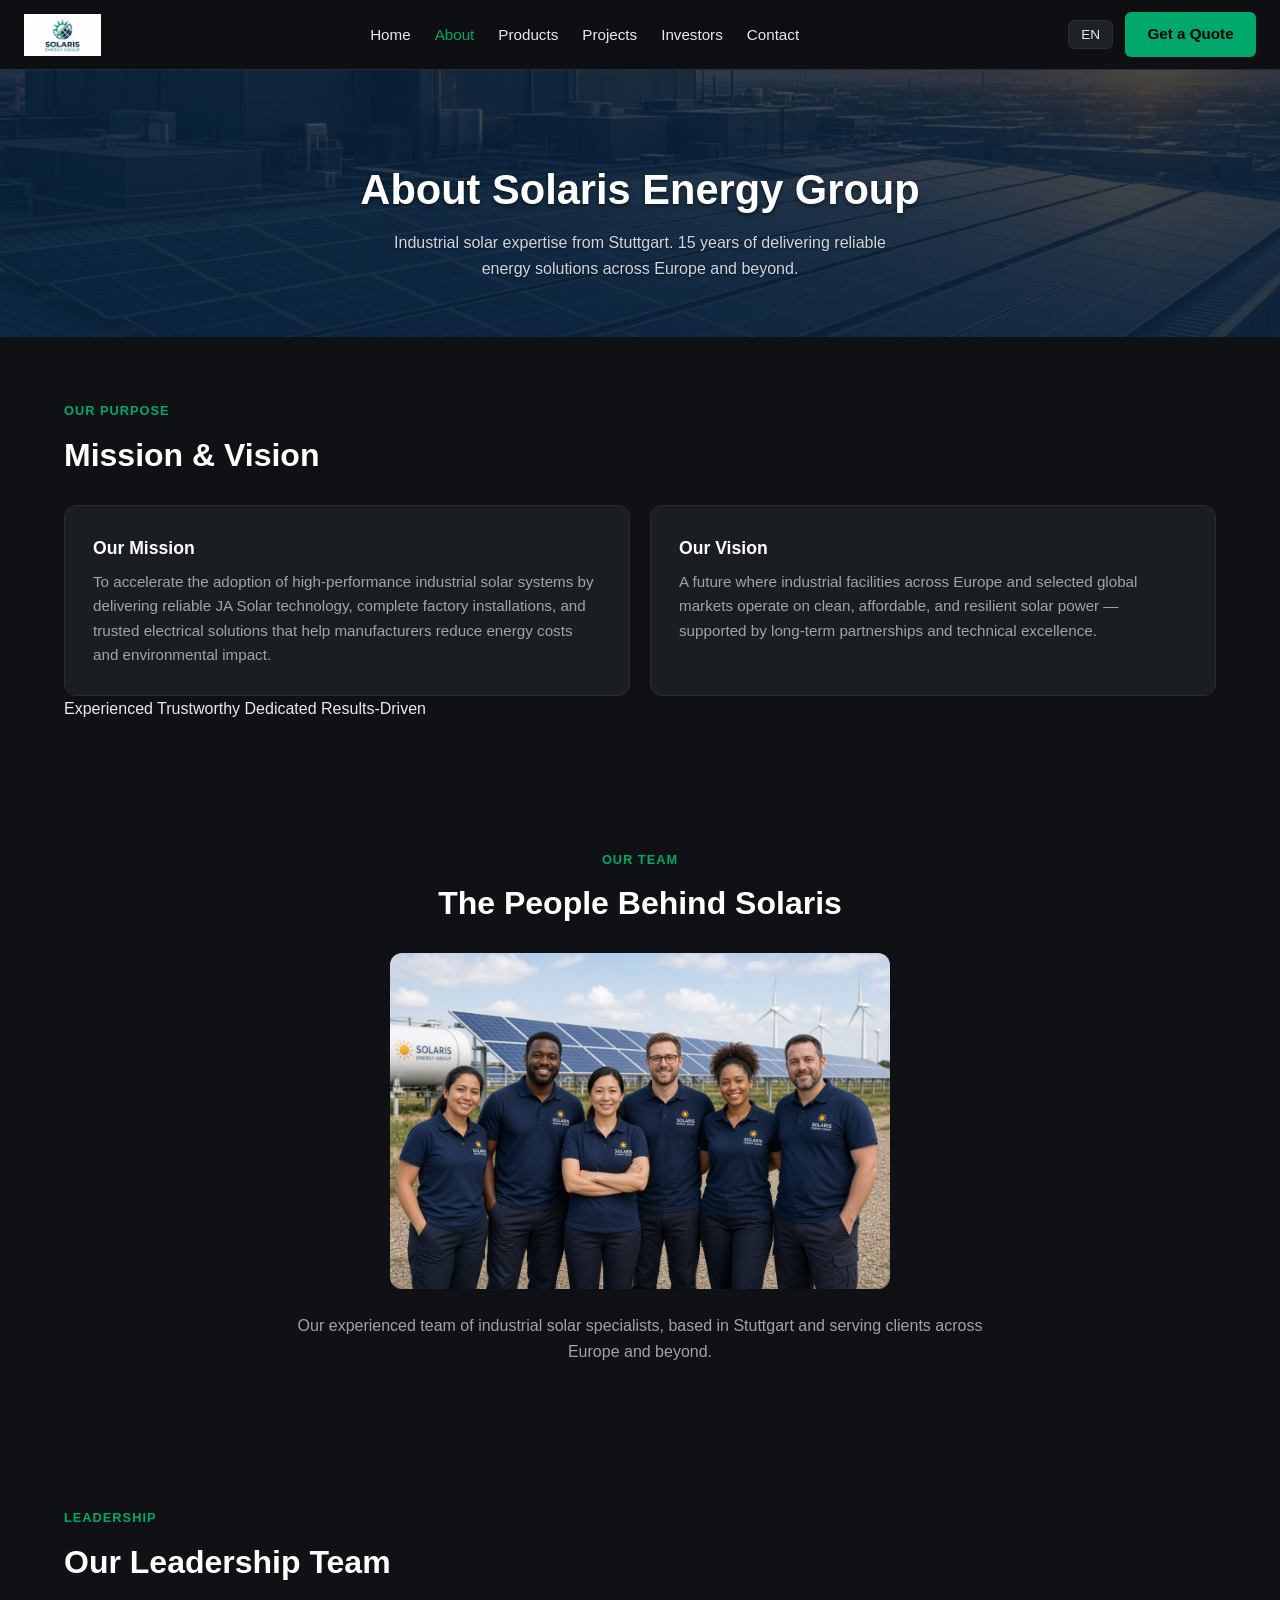
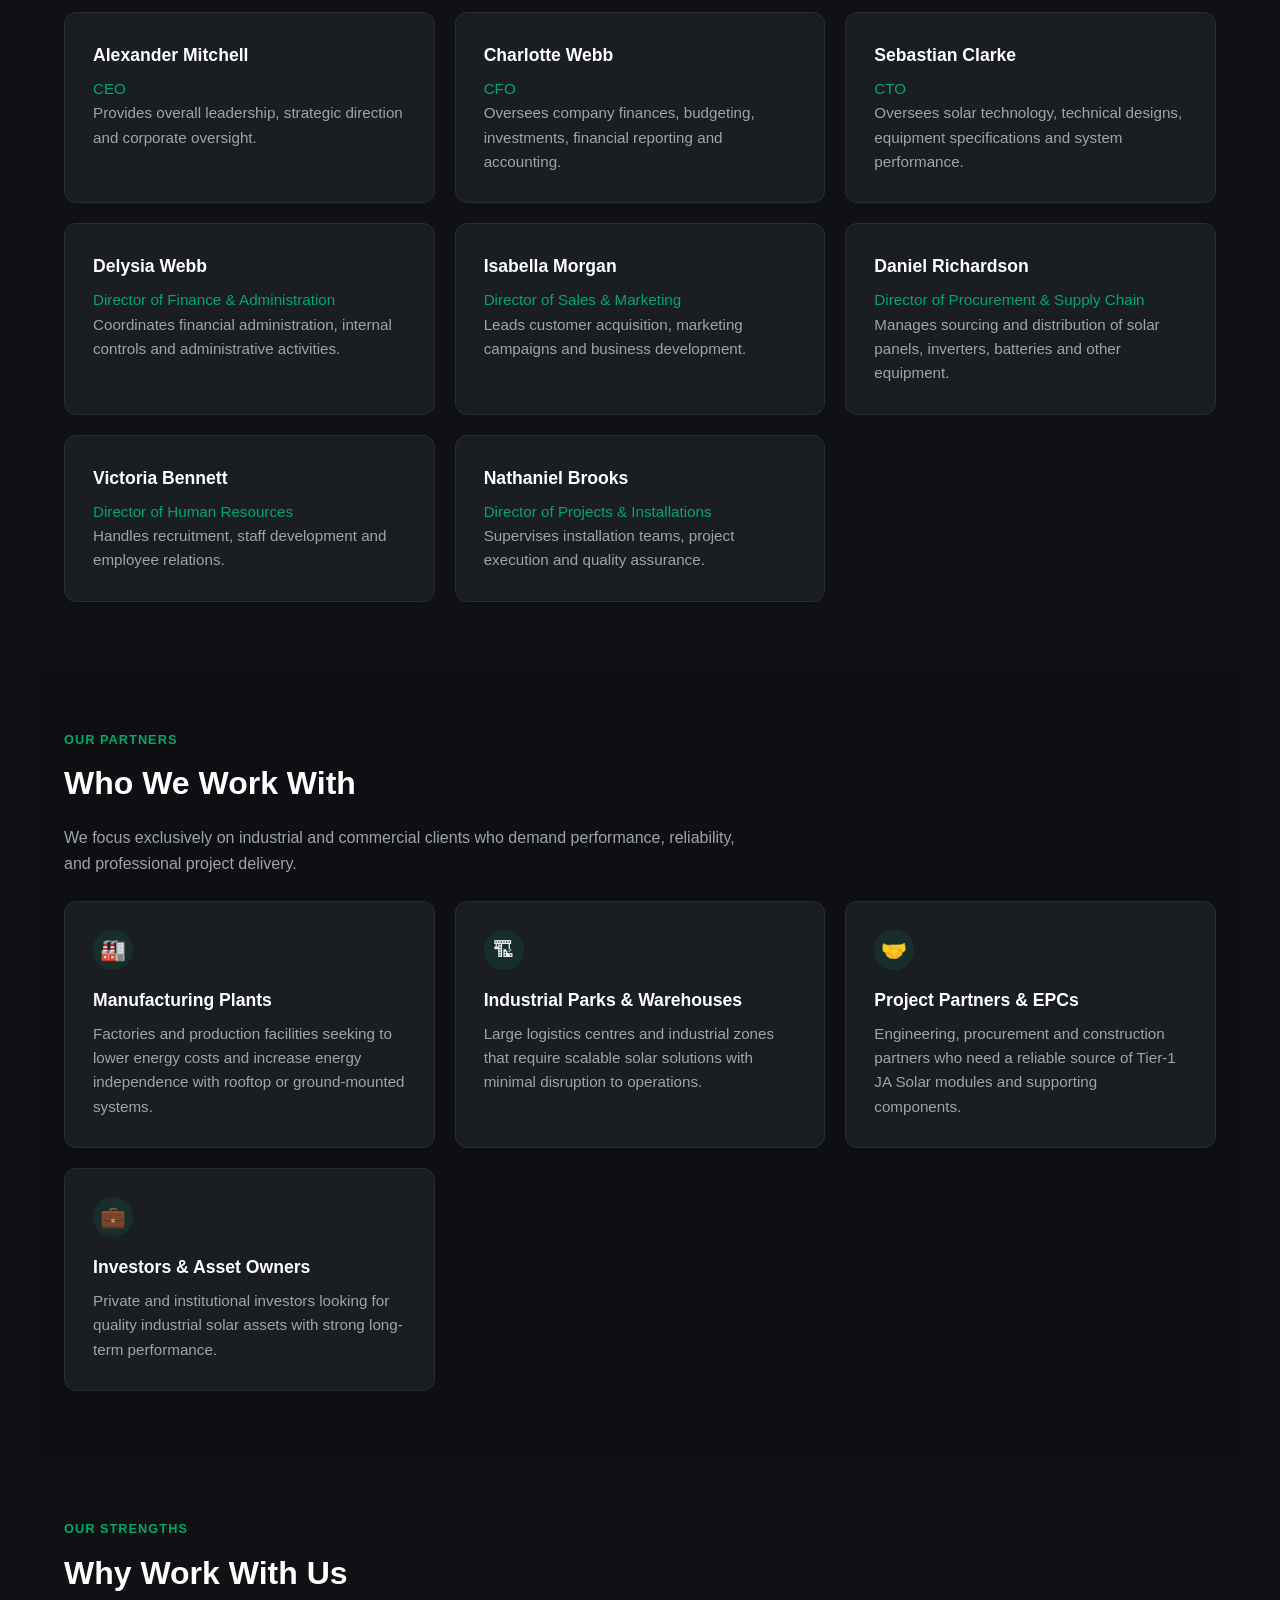
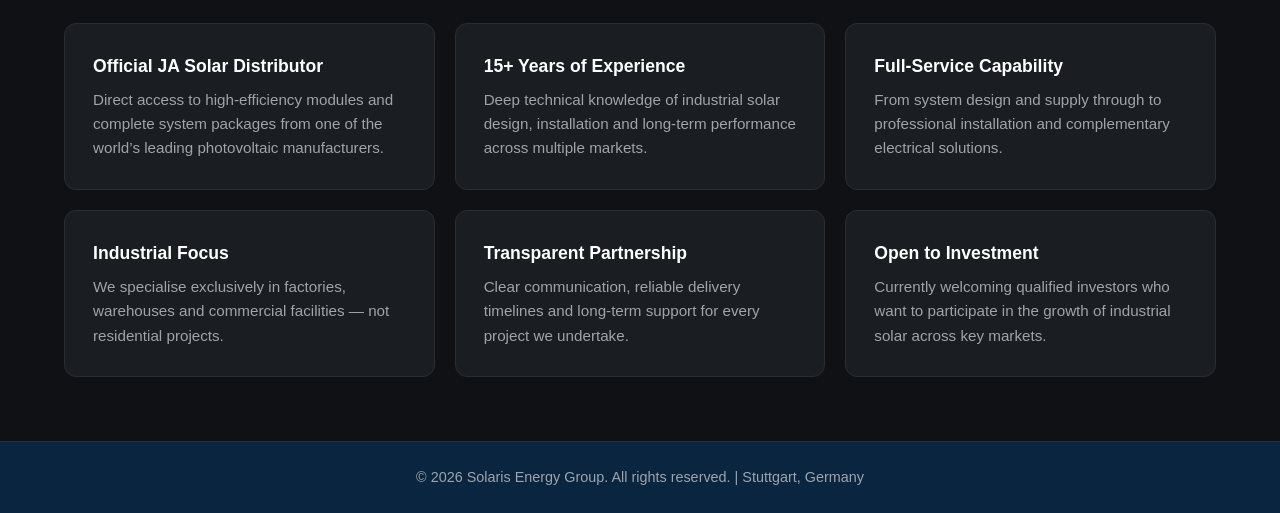
==== commit f0ad4e70: "Make team photo smaller" ====
--- a/about.html
+++ b/about.html
@@ -59,7 +59,7 @@
   <section class="section" style="text-align:center;">
     <div class="section-label">OUR TEAM</div>
     <h2>The People Behind Solaris</h2>
-    <img src="grok_1795259240494.jpg" alt="Solaris Energy Group Team" class="team-photo">
+    <img src="grok_1795259240494.jpg" alt="Solaris Energy Group Team" style="width:100%; max-width:500px; border-radius:12px; margin:1.5rem auto; display:block;">
     <p style="color:var(--text-muted); max-width:700px; margin:1rem auto;">Our experienced team of industrial solar specialists, based in Stuttgart and serving clients across Europe and beyond.</p>
   </section>
 
--- a/css/style.css
+++ b/css/style.css
@@ -52,23 +52,6 @@
   color: var(--white);
 }
 
-.logo-badge {
-  background: var(--emerald);
-  color: #000;
-  width: 36px;
-  height: 36px;
-  border-radius: 8px;
-  display: flex;
-  align-items: center;
-  justify-content: center;
-  font-weight: 800;
-  font-size: 1.2rem;
-  flex-shrink: 0;
-}
-
-.logo-text { line-height: 1.2; }
-.logo-text span { color: var(--emerald); font-size: 0.75rem; display: block; }
-
 .burger {
   display: none;
   background: none;
@@ -139,10 +122,10 @@
   max-width: 1100px;
   margin: 0 auto;
   display: grid;
-  grid-template-columns: 1fr 280px;
+  grid-template-columns: 1fr;
   gap: 2rem;
   align-items: center;
-  text-align: left;
+  text-align: center;
   position: relative;
   z-index: 1;
 }
@@ -166,31 +149,9 @@
   text-shadow: 0 2px 4px rgba(0,0,0,0.5);
 }
 
-.hero p { color: #d0d7de; margin-bottom: 1.5rem; max-width: 520px; text-shadow: 0 1px 2px rgba(0,0,0,0.5); }
-
-.hero-btns { display: flex; gap: 0.75rem; flex-wrap: wrap; }
-
-.photo-placeholder {
-  width: 220px;
-  height: 220px;
-  border: 2px solid var(--emerald);
-  border-radius: 50%;
-  display: flex;
-  align-items: center;
-  justify-content: center;
-  color: var(--text-muted);
-  margin: 0 auto;
-  background: rgba(0,0,0,0.3);
-}
-
-.team-photo {
-  width: 100%;
-  max-width: 800px;
-  border-radius: 12px;
-  margin: 2rem auto;
-  display: block;
-  box-shadow: 0 8px 24px rgba(0,0,0,0.4);
-}
+.hero p { color: #d0d7de; margin-bottom: 1.5rem; max-width: 520px; margin-left: auto; margin-right: auto; text-shadow: 0 1px 2px rgba(0,0,0,0.5); }
+
+.hero-btns { display: flex; gap: 0.75rem; flex-wrap: wrap; justify-content: center; }
 
 .stats {
   display: flex;
@@ -219,7 +180,7 @@
   margin-bottom: 0.5rem;
 }
 
-.section h2, .section-title {
+.section h2 {
   font-size: 2rem;
   margin-bottom: 1rem;
   color: var(--white);
@@ -242,14 +203,6 @@
 .card h3 { color: var(--white); margin-bottom: 0.5rem; font-size: 1.1rem; }
 .card p { color: var(--text-muted); font-size: 0.95rem; }
 
-.card a {
-  color: var(--emerald);
-  text-decoration: none;
-  font-weight: 500;
-}
-
-.card a:hover { text-decoration: underline; }
-
 .icon {
   width: 40px;
   height: 40px;
@@ -262,15 +215,6 @@
   font-size: 1.3rem;
 }
 
-.pills { display: flex; gap: 0.6rem; flex-wrap: wrap; margin: 1.5rem 0; }
-.pill {
-  background: #1e3a5f;
-  color: var(--text);
-  padding: 0.4rem 1rem;
-  border-radius: 20px;
-  font-size: 0.85rem;
-}
-
 .invest-banner {
   background: linear-gradient(135deg, var(--emerald) 0%, #008f5a 100%);
   color: #000;
@@ -281,15 +225,6 @@
 .invest-banner h2 { color: #000; font-size: 1.8rem; margin-bottom: 0.75rem; }
 .invest-banner p { color: #111; max-width: 600px; margin: 0 auto 1.5rem; }
 
-.join-section {
-  text-align: center;
-  padding: 3rem 1.5rem;
-  max-width: 800px;
-  margin: 2rem auto;
-}
-
-.join-section h2 { color: var(--white); margin-bottom: 1rem; }
-
 footer {
   background: var(--navy);
   color: var(--text-muted);
@@ -299,12 +234,7 @@
   border-top: 1px solid var(--border);
 }
 
-footer a { color: var(--emerald); text-decoration: none; }
-
 @media (max-width: 900px) {
-  .hero-inner { grid-template-columns: 1fr; text-align: center; }
-  .hero p { margin-left: auto; margin-right: auto; }
-  .hero-btns { justify-content: center; }
   .burger { display: block; }
   nav ul {
     display: none;
@@ -327,5 +257,4 @@
 @media (max-width: 600px) {
   .hero h1 { font-size: 1.9rem; }
   nav { padding: 0 1rem; }
-  .logo-text { font-size: 0.85rem; }
 }
